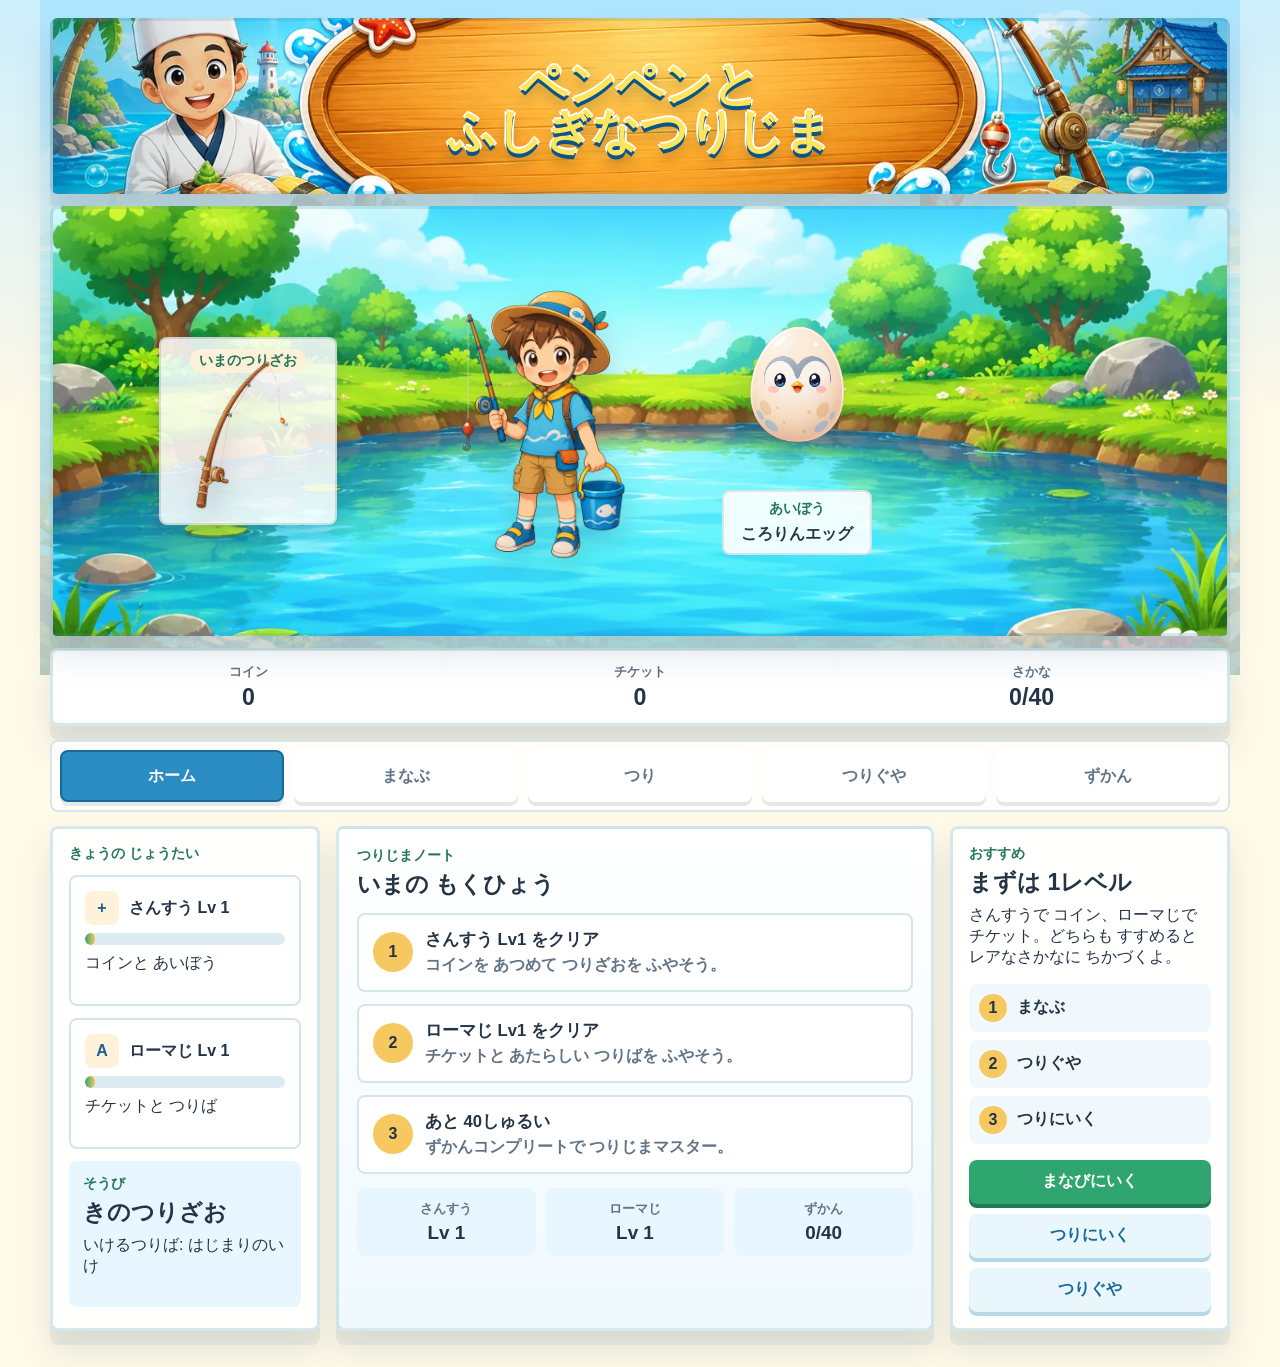
==== index.html @ 32d3cb30 "Polish home layout and hiragana labels" ====
<!doctype html>
<html lang="ja">
  <head>
    <meta charset="utf-8" />
    <meta name="viewport" content="width=device-width, initial-scale=1" />
    <title>ペンペンとふしぎなつりじま</title>
    <link rel="stylesheet" href="./style.css" />
  </head>
  <body>
    <main class="app">
      <header class="hero hero-main">
        <div class="title-banner">
          <h1><span>ペンペンと</span><span>ふしぎなつりじま</span></h1>
        </div>
        <section class="hero-stage" aria-label="しゅじんこうとあいぼう">
          <div class="hero-sky">
            <span class="sun"></span>
            <span class="cloud one"></span>
            <span class="cloud two"></span>
          </div>
          <div class="hero-island"></div>
          <div class="hero-water"></div>
          <div class="hero-rod-card">
            <p class="mini-label">いまのつりざお</p>
            <img id="hero-rod-image" class="hero-rod-image" src="./assets/rods/rod_wood.png" alt="" />
          </div>
          <img id="hero-avatar" class="hero-avatar" src="./assets/characters/hero_lv01.png" alt="しゅじんこう" />
          <div class="hero-buddy-wrap">
            <div id="buddy-art" class="penguin egg" aria-hidden="true"></div>
            <div class="buddy-nameplate">
              <p class="mini-label">あいぼう</p>
              <strong id="buddy-name">ころりんエッグ</strong>
            </div>
          </div>
        </section>
      </header>

      <section class="wallet" aria-label="もちもの">
        <div><span>コイン</span><strong id="coin-count">0</strong></div>
        <div><span>チケット</span><strong id="ticket-count">0</strong></div>
        <div><span>さかな</span><strong id="fish-count">0/40</strong></div>
      </section>

      <nav class="tabs" aria-label="メニュー">
        <button class="tab is-active" data-view="home">ホーム</button>
        <button class="tab" data-view="learn">まなぶ</button>
        <button class="tab" data-view="fish">つり</button>
        <button class="tab" data-view="shop">つりぐや</button>
        <button class="tab" data-view="book">ずかん</button>
      </nav>

      <section id="home-view" class="view is-active">
        <div class="island-dashboard">
          <aside class="panel dashboard-side">
            <p class="mini-label">きょうの じょうたい</p>
            <article class="stat-card compact" data-jump="learn" data-subject="math">
              <div>
                <span class="stat-icon">+</span>
                <strong>さんすう Lv <span id="home-math-level">1</span></strong>
              </div>
              <div class="meter"><span id="math-meter"></span></div>
              <p>コインと あいぼう</p>
            </article>
            <article class="stat-card compact" data-jump="learn" data-subject="roma">
              <div>
                <span class="stat-icon">A</span>
                <strong>ローマじ Lv <span id="home-roma-level">1</span></strong>
              </div>
              <div class="meter"><span id="roma-meter"></span></div>
              <p>チケットと つりば</p>
            </article>
            <article class="gear-card">
              <p class="mini-label">そうび</p>
              <h2 id="home-rod">きのつりざお</h2>
              <p id="home-place">いけるつりば: はじまりのいけ</p>
            </article>
          </aside>

          <section class="main-island panel" aria-label="つりじま">
            <p class="mini-label">つりじまノート</p>
            <h2>いまの もくひょう</h2>
            <div class="quest-board">
              <article>
                <span>1</span>
                <strong id="next-math-goal">さんすうを すすめよう</strong>
                <p>コインを あつめて つりざおを ふやそう。</p>
              </article>
              <article>
                <span>2</span>
                <strong id="next-roma-goal">ローマじを すすめよう</strong>
                <p>チケットと あたらしい つりばを ふやそう。</p>
              </article>
              <article>
                <span>3</span>
                <strong id="next-book-goal">さかなを あつめよう</strong>
                <p>ずかんコンプリートで つりじまマスター。</p>
              </article>
            </div>
            <div class="progress-summary">
              <div><span>さんすう</span><strong id="summary-math">Lv 1</strong></div>
              <div><span>ローマじ</span><strong id="summary-roma">Lv 1</strong></div>
              <div><span>ずかん</span><strong id="summary-book">0/40</strong></div>
            </div>
          </section>

          <aside class="panel next-panel">
            <p class="mini-label">おすすめ</p>
            <h2>まずは 1レベル</h2>
            <p>さんすうで コイン、ローマじで チケット。どちらも すすめると レアなさかなに ちかづくよ。</p>
            <div class="goal-list">
              <div><span>1</span> まなぶ</div>
              <div><span>2</span> つりぐや</div>
              <div><span>3</span> つりにいく</div>
            </div>
            <div class="action-row vertical">
              <button class="primary" data-go="learn">まなびにいく</button>
              <button class="secondary" data-go="fish">つりにいく</button>
              <button class="secondary" data-go="shop">つりぐや</button>
            </div>
          </aside>
        </div>
      </section>

      <section id="learn-view" class="view">
        <div class="learn-shell">
          <aside class="panel learn-menu">
            <p class="mini-label">まなぶもの</p>
            <div class="subject-tabs">
              <button class="subject-button is-active" data-subject="math">さんすう</button>
              <button class="subject-button" data-subject="roma">ローマじ</button>
            </div>
            <p class="mini-label level-label">れべる</p>
            <div id="level-list" class="level-list" aria-label="れべる"></div>
          </aside>

          <article class="panel quiz-panel">
            <div class="quiz-top">
              <div>
                <p id="quiz-subject" class="mini-label">さんすう</p>
                <h2 id="quiz-level">Lv 1</h2>
              </div>
              <strong id="quiz-score">0/5</strong>
            </div>
            <div class="sushi-counter">
              <div class="lane-light"></div>
              <div id="sushi-lane" class="sushi-lane" aria-label="すしレーン"></div>
            </div>
            <div class="sushi-master-stage" aria-hidden="true">
              <img class="sushi-chef" src="./assets/ui/sushi_chef.png" alt="" />
              <div class="chef-counter">
                <div id="served-plate" class="served-plate white"><span>1</span></div>
              </div>
            </div>
            <div class="question-card">
              <p id="question-guide" class="mini-label">こたえを いれてね</p>
              <div id="question-text" class="question-text"></div>
              <div id="answer-area" class="answer-area"></div>
            </div>
            <p id="feedback" class="feedback" aria-live="polite"></p>
            <div class="action-row">
              <button id="check-answer" class="primary">こたえる</button>
              <button id="next-question" class="secondary" hidden>つぎへ</button>
              <button id="retry-level" class="secondary" hidden>もういちど</button>
            </div>
          </article>
        </div>
      </section>

      <section id="fish-view" class="view">
        <article class="panel fishing-panel">
          <div>
            <p class="mini-label">つりば</p>
            <h2 id="fish-place-name">はじまりのいけ</h2>
          </div>
          <div id="place-list" class="place-list"></div>
          <div class="water-scene">
            <div class="scene-backdrop">
              <span class="scene-sun"></span>
              <span class="scene-moon"></span>
              <span class="scene-rock rock-one"></span>
              <span class="scene-rock rock-two"></span>
              <span class="scene-reef reef-one"></span>
              <span class="scene-reef reef-two"></span>
              <span class="scene-isle"></span>
            </div>
            <div class="rod-line"></div>
            <img id="active-rod-image" class="active-rod-image" src="./assets/rods/rod_wood.png" alt="" />
            <div id="catch-display" class="catch-display">?</div>
          </div>
          <p id="fish-message">チケットを 1まい つかって つれるよ。</p>
          <button id="fish-button" class="primary">つる</button>
        </article>
      </section>

      <section id="shop-view" class="view">
        <article class="panel">
          <div class="section-head">
            <div>
              <p class="mini-label">つりぐや</p>
              <h2>つりざお</h2>
            </div>
            <p id="shop-message">さんすうを がんばると かえるよ。</p>
          </div>
          <div id="rod-list" class="rod-list"></div>
        </article>
      </section>

      <section id="book-view" class="view">
        <article class="panel">
          <div class="section-head">
            <div>
              <p class="mini-label">さかなずかん</p>
              <h2 id="book-title">0/40</h2>
            </div>
            <button id="reset-button" class="danger">さいしょから</button>
          </div>
          <div id="fish-book" class="fish-book"></div>
        </article>
      </section>
    </main>

    <div id="evolution-modal" class="modal" hidden>
      <div class="modal-card evolution-card">
        <p class="mini-label">あれ……？</p>
        <div id="evolution-buddy" class="penguin egg glow"></div>
        <h2 id="evolution-title">ようすが……！</h2>
        <p id="evolution-text">あいぼうが ひかっている！</p>
        <button id="close-evolution" class="primary">すすむ</button>
      </div>
    </div>

    <div id="ending-modal" class="modal" hidden>
      <div class="modal-card">
        <p class="mini-label">つりじまマスター！</p>
        <h2>ぜんぶの さかなを みつけた！</h2>
        <p>すごい！きみは でんせつの つりめいじん！</p>
        <button id="close-ending" class="primary">やったね</button>
      </div>
    </div>

    <script src="./script.js"></script>
  </body>
</html>
---- style.css ----
:root {
  color-scheme: light;
  --bg: #f5fbff;
  --ink: #243447;
  --muted: #617386;
  --panel: #ffffff;
  --line: #d4e5ec;
  --blue: #2b8cc4;
  --blue-dark: #176b9c;
  --green: #2fa66f;
  --yellow: #f6c85f;
  --orange: #f28c38;
  --red: #e35c54;
  --purple: #7a6bd6;
  font-family: Arial, "Hiragino Sans", "Yu Gothic", sans-serif;
}

* {
  box-sizing: border-box;
}

body {
  margin: 0;
  min-height: 100vh;
  background:
    linear-gradient(180deg, rgba(201, 236, 255, 0.86), rgba(245, 251, 255, 0.6) 420px),
    url("./assets/backgrounds/main_stage.png") top center / 1200px auto no-repeat fixed,
    #f5fbff;
  color: var(--ink);
}

button,
input {
  font: inherit;
}

button {
  min-height: 44px;
  border: 0;
  border-radius: 8px;
  font-weight: 800;
  cursor: pointer;
}

button:disabled {
  cursor: not-allowed;
  opacity: 0.5;
}

.app {
  width: min(980px, calc(100% - 22px));
  margin: 0 auto;
  padding: 12px 0 92px;
}

.hero {
  display: grid;
  grid-template-columns: 1.2fr 0.8fr;
  gap: 12px;
  align-items: stretch;
}

.hero-copy,
.buddy-stage,
.panel,
.wallet {
  border: 2px solid rgba(36, 52, 71, 0.1);
  background: rgba(255, 255, 255, 0.92);
  box-shadow: 0 12px 24px rgba(54, 95, 118, 0.14);
}

.hero-copy {
  min-height: 210px;
  padding: 22px;
  border-radius: 8px;
}

.eyebrow,
.mini-label {
  margin: 0 0 6px;
  color: var(--blue-dark);
  font-size: 0.86rem;
  font-weight: 800;
}

h1,
h2,
p {
  margin-top: 0;
}

h1 {
  margin-bottom: 10px;
  font-size: clamp(2rem, 6vw, 4rem);
  line-height: 1.03;
  letter-spacing: 0;
}

h2 {
  margin-bottom: 8px;
  font-size: 1.45rem;
  line-height: 1.2;
  letter-spacing: 0;
}

.buddy-stage {
  position: relative;
  display: grid;
  place-items: center;
  min-height: 210px;
  padding: 14px;
  overflow: hidden;
  border-radius: 8px;
  text-align: center;
  background:
    linear-gradient(180deg, rgba(219, 246, 255, 0.96), rgba(255, 255, 255, 0.94)),
    var(--panel);
}

.sky-dot {
  position: absolute;
  inset: auto 18px 18px auto;
  width: 64px;
  height: 64px;
  border-radius: 50%;
  background: var(--yellow);
  opacity: 0.65;
}

.wallet {
  display: grid;
  grid-template-columns: repeat(3, 1fr);
  gap: 1px;
  margin: 12px 0;
  overflow: hidden;
  border-radius: 8px;
}

.wallet div {
  padding: 12px 10px;
  background: rgba(255, 255, 255, 0.8);
  text-align: center;
}

.wallet span {
  display: block;
  color: var(--muted);
  font-size: 0.82rem;
  font-weight: 800;
}

.wallet strong {
  display: block;
  margin-top: 3px;
  font-size: 1.45rem;
}

.tabs {
  position: fixed;
  z-index: 20;
  left: 0;
  right: 0;
  bottom: 0;
  display: grid;
  grid-template-columns: repeat(5, 1fr);
  gap: 1px;
  padding: 6px;
  background: rgba(234, 245, 250, 0.96);
  border-top: 1px solid var(--line);
}

.tab {
  min-height: 54px;
  border-radius: 8px;
  background: #fff;
  color: var(--muted);
}

.tab.is-active {
  background: var(--blue);
  color: #fff;
}

.view {
  display: none;
}

.view.is-active {
  display: block;
}

.panel {
  margin-top: 12px;
  padding: 16px;
  border-radius: 8px;
}

.home-grid {
  display: grid;
  grid-template-columns: repeat(3, 1fr);
  gap: 12px;
}

.stat-card {
  cursor: pointer;
}

.meter {
  width: 100%;
  height: 12px;
  overflow: hidden;
  border-radius: 999px;
  background: #dcecf2;
}

.meter span {
  display: block;
  width: 0;
  height: 100%;
  border-radius: inherit;
  background: linear-gradient(90deg, var(--green), var(--yellow));
  transition: width 0.25s ease;
}

.action-row {
  display: flex;
  flex-wrap: wrap;
  gap: 10px;
  margin-top: 12px;
}

.primary,
.secondary,
.danger {
  min-width: 112px;
  padding: 0 16px;
}

.primary {
  background: var(--green);
  color: #fff;
  box-shadow: 0 4px 0 #1f7953;
}

.secondary {
  background: #e9f6fb;
  color: var(--blue-dark);
  box-shadow: 0 4px 0 #b5d8e8;
}

.danger {
  background: #ffe4e2;
  color: #b73731;
  box-shadow: 0 4px 0 #f0b2ad;
}

.subject-tabs {
  display: grid;
  grid-template-columns: repeat(2, 1fr);
  gap: 10px;
  margin-top: 12px;
}

.subject-button {
  background: #fff;
  color: var(--blue-dark);
  border: 2px solid var(--line);
}

.subject-button.is-active {
  border-color: var(--blue);
  background: var(--blue);
  color: #fff;
}

.level-list {
  display: grid;
  grid-template-columns: repeat(5, 1fr);
  gap: 8px;
  margin-top: 12px;
}

.level-button {
  min-width: 0;
  background: #fff;
  border: 2px solid var(--line);
  color: var(--ink);
}

.level-button.is-active {
  border-color: var(--orange);
  background: #fff2da;
}

.level-button.is-locked {
  color: var(--muted);
  background: #edf2f5;
}

.quiz-top,
.section-head {
  display: flex;
  justify-content: space-between;
  gap: 12px;
  align-items: flex-start;
}

#quiz-score {
  min-width: 66px;
  padding: 8px 10px;
  border-radius: 999px;
  background: #fff2da;
  text-align: center;
}

.sushi-lane {
  position: relative;
  display: grid;
  grid-template-columns: repeat(5, 1fr);
  gap: 8px;
  margin: 14px 0;
  padding: 12px;
  overflow: hidden;
  border-radius: 8px;
  background:
    repeating-linear-gradient(90deg, rgba(36, 52, 71, 0.08) 0 18px, transparent 18px 36px),
    #d8edf4;
}

.sushi-plate {
  position: relative;
  display: grid;
  place-items: center;
  min-height: 54px;
  border-radius: 999px;
  border: 4px solid #f5f5f5;
  background: #fff;
  box-shadow: inset 0 -5px rgba(36, 52, 71, 0.08);
  color: var(--muted);
  font-weight: 900;
}

.sushi-plate::before {
  content: "";
  position: absolute;
  width: 42px;
  height: 22px;
  border-radius: 50% 50% 45% 45%;
  background: #ff8f78;
  transform: translateY(-3px);
}

.sushi-plate span {
  position: relative;
  z-index: 1;
  transform: translateY(14px);
}

.sushi-plate.blue { border-color: #70b7e8; }
.sushi-plate.silver { border-color: #cbd4dc; background: linear-gradient(135deg, #fff, #dfe7ec); }
.sushi-plate.gold { border-color: #f2c34b; background: #fff8da; }
.sushi-plate.rainbow {
  border-color: transparent;
  background:
    linear-gradient(#fff, #fff) padding-box,
    linear-gradient(90deg, #ff6b6b, #ffd166, #4ecdc4, #5b8def, #b76cff) border-box;
}

.sushi-master-stage {
  position: relative;
  min-height: 220px;
  margin: 8px 0 0;
  overflow: hidden;
  border: 2px solid #bfe2e8;
  border-radius: 8px;
  background:
    linear-gradient(180deg, rgba(255, 250, 228, 0.95) 0 48%, rgba(220, 243, 247, 0.9) 48% 100%),
    repeating-linear-gradient(90deg, rgba(48, 148, 192, 0.14) 0 18px, transparent 18px 38px);
  box-shadow: inset 0 -14px rgba(32, 122, 158, 0.12);
}

.sushi-master-stage::before {
  content: "";
  position: absolute;
  inset: auto 0 0;
  height: 68px;
  background:
    linear-gradient(180deg, rgba(177, 112, 52, 0.92), rgba(137, 78, 34, 0.98)),
    repeating-linear-gradient(90deg, rgba(255, 255, 255, 0.16) 0 2px, transparent 2px 44px);
  border-top: 4px solid rgba(255, 234, 171, 0.9);
}

.sushi-chef {
  position: absolute;
  left: 50%;
  bottom: 18px;
  z-index: 2;
  width: min(250px, 42%);
  max-height: 216px;
  object-fit: contain;
  transform: translateX(-50%);
  filter: drop-shadow(0 12px 14px rgba(32, 52, 71, 0.18));
  pointer-events: none;
}

.chef-counter {
  position: absolute;
  left: 50%;
  bottom: 18px;
  z-index: 3;
  width: min(290px, 46%);
  height: 92px;
  transform: translateX(-50%);
  pointer-events: none;
}

.served-plate {
  position: absolute;
  left: 50%;
  bottom: 5px;
  width: 96px;
  height: 58px;
  display: grid;
  place-items: center;
  border: 5px solid #f5f5f5;
  border-radius: 999px;
  background: #fff;
  box-shadow: 0 10px 16px rgba(36, 52, 71, 0.18), inset 0 -8px rgba(36, 52, 71, 0.08);
  color: var(--ink);
  font-weight: 900;
  transform: translate(-50%, 0);
}

.served-plate::before {
  content: "";
  position: absolute;
  width: 58px;
  height: 28px;
  border-radius: 55% 55% 46% 46%;
  background: linear-gradient(180deg, #ffb071, #ff6e5e);
  transform: translateY(-4px);
}

.served-plate span {
  position: relative;
  z-index: 1;
  min-width: 28px;
  padding: 2px 7px;
  border-radius: 999px;
  background: rgba(255, 255, 255, 0.9);
  transform: translateY(17px);
}

.served-plate.blue { border-color: #70b7e8; }
.served-plate.silver { border-color: #cbd4dc; background: linear-gradient(135deg, #fff, #dfe7ec); }
.served-plate.gold { border-color: #f2c34b; background: #fff8da; }
.served-plate.rainbow {
  border-color: transparent;
  background:
    linear-gradient(#fff, #fff) padding-box,
    linear-gradient(90deg, #ff6b6b, #ffd166, #4ecdc4, #5b8def, #b76cff) border-box;
}

.quiz-panel.is-serving .sushi-chef {
  animation: chefServe 360ms ease-out both;
}

.quiz-panel.is-serving .served-plate {
  animation: plateServe 360ms ease-out both;
}

.quiz-panel.is-serving .question-card {
  animation: questionPop 280ms ease-out both;
}

.sushi-plate.done::after,
.sushi-plate.miss::after {
  position: absolute;
  inset: -5px;
  display: grid;
  place-items: center;
  border-radius: inherit;
  color: #fff;
  font-size: 1.5rem;
}

.sushi-plate.done::after {
  content: "できた";
  background: rgba(47, 166, 111, 0.86);
}

.sushi-plate.miss::after {
  content: "おしい";
  background: rgba(227, 92, 84, 0.82);
}

.question-card {
  padding: 14px;
  border: 2px solid var(--line);
  border-radius: 8px;
  background: #fff;
  transform-origin: center top;
}

.question-text {
  min-height: 70px;
  display: grid;
  place-items: center;
  font-size: clamp(2rem, 8vw, 4rem);
  font-weight: 900;
  text-align: center;
  white-space: pre-line;
}

.answer-area {
  margin-top: 12px;
}

.answer-area input {
  width: 100%;
  min-height: 54px;
  padding: 0 14px;
  border: 2px solid var(--line);
  border-radius: 8px;
  font-size: 1.35rem;
  font-weight: 800;
}

.choice-grid {
  display: grid;
  grid-template-columns: repeat(2, 1fr);
  gap: 8px;
}

.choice-grid button {
  border: 2px solid var(--line);
  background: #fff;
  color: var(--ink);
}

.choice-grid button.is-selected {
  border-color: var(--blue);
  background: #e5f5ff;
}

.feedback {
  min-height: 28px;
  margin: 10px 0 0;
  font-weight: 900;
}

@keyframes chefServe {
  from { transform: translateX(-50%) translateY(8px) scale(0.98); }
  to { transform: translateX(-50%) translateY(0) scale(1); }
}

@keyframes plateServe {
  from { transform: translate(-50%, -18px) scale(0.84); opacity: 0.4; }
  to { transform: translate(-50%, 0) scale(1); opacity: 1; }
}

@keyframes questionPop {
  from { transform: translateY(-6px); opacity: 0.72; }
  to { transform: translateY(0); opacity: 1; }
}

.place-list,
.rod-list {
  display: grid;
  gap: 8px;
}

.place-list {
  grid-template-columns: repeat(2, 1fr);
}

.place-button,
.rod-card {
  border: 2px solid var(--line);
  border-radius: 8px;
  background: #fff;
}

.place-button {
  position: relative;
  padding: 10px;
  padding-left: 48px;
  text-align: left;
}

.place-button.is-active {
  border-color: var(--blue);
  background: #e5f5ff;
}

.water-scene {
  position: relative;
  display: grid;
  place-items: center;
  height: 360px;
  margin: 12px 0;
  overflow: hidden;
  border-radius: 8px;
  background:
    linear-gradient(180deg, #9ddff7 0 32%, #44add1 32% 100%);
  background-position: center;
  background-size: cover;
}

.scene-backdrop {
  position: absolute;
  inset: 0;
  overflow: hidden;
  display: none;
}

.scene-sun,
.scene-moon,
.scene-rock,
.scene-reef,
.scene-isle,
.place-chip {
  position: absolute;
  display: block;
}

.scene-sun {
  right: 44px;
  top: 26px;
  width: 48px;
  height: 48px;
  border-radius: 50%;
  background: #ffd65a;
  box-shadow: 0 0 0 12px rgba(255, 214, 90, 0.22);
}

.scene-moon {
  display: none;
  right: 58px;
  top: 30px;
  width: 44px;
  height: 44px;
  border-radius: 50%;
  background: #e8f5ff;
  box-shadow: -12px 0 0 #4969c9, 0 0 18px rgba(232, 245, 255, 0.8);
}

.scene-rock {
  bottom: 88px;
  width: 96px;
  height: 42px;
  border-radius: 48% 52% 12px 12px;
  background: #8c9aa8;
}

.rock-one { left: 26px; }
.rock-two { right: 42px; transform: scale(0.72); }

.scene-reef {
  display: none;
  bottom: 28px;
  width: 80px;
  height: 70px;
  border-radius: 50% 50% 8px 8px;
  background: #ff8fb3;
  clip-path: polygon(45% 0, 62% 34%, 88% 8%, 72% 54%, 100% 72%, 62% 68%, 52% 100%, 40% 68%, 0 78%, 30% 54%, 12% 12%, 38% 34%);
}

.reef-one { left: 42px; }
.reef-two { right: 56px; transform: scale(0.72); background: #8be8ff; }

.scene-isle {
  display: none;
  left: 50%;
  bottom: 92px;
  width: 180px;
  height: 88px;
  border-radius: 50% 50% 10px 10px;
  background: #d7a85b;
  box-shadow: inset 0 18px #7ec857;
  transform: translateX(-50%);
}

.place-chip {
  left: 12px;
  top: 50%;
  width: 26px;
  height: 26px;
  border-radius: 50%;
  transform: translateY(-50%);
  background: #55bce2;
  box-shadow: inset 0 -5px rgba(36, 52, 71, 0.12);
}

.place-chip.pond { background: #7ec857; }
.place-chip.river { background: linear-gradient(135deg, #8be8ff, #55bce2); }
.place-chip.coast { background: linear-gradient(135deg, #ffd166, #55bce2); }
.place-chip.deep { background: linear-gradient(135deg, #4969c9, #13294b); }
.place-chip.phantom { background: linear-gradient(135deg, #ff6bcb, #ffd166, #55bce2); }

.water-scene.place-pond {
  background:
    linear-gradient(180deg, rgba(255,255,255,0.02), rgba(0,78,120,0.08)),
    url("./assets/stages/stage_pond.webp") center / cover no-repeat;
}

.water-scene.place-river {
  background:
    linear-gradient(180deg, rgba(255,255,255,0.02), rgba(0,78,120,0.08)),
    url("./assets/stages/stage_river.webp") center / cover no-repeat;
}

.water-scene.place-river .scene-rock {
  background: #7b8b94;
}

.water-scene.place-coast {
  background:
    linear-gradient(180deg, rgba(255,255,255,0.02), rgba(0,78,120,0.08)),
    url("./assets/stages/stage_coast.webp") center / cover no-repeat;
}

.water-scene.place-deep {
  background:
    linear-gradient(180deg, rgba(0,20,54,0.04), rgba(0,10,32,0.18)),
    url("./assets/stages/stage_deep.webp") center / cover no-repeat;
}

.water-scene.place-deep .scene-sun,
.water-scene.place-deep .scene-rock {
  display: none;
}

.water-scene.place-deep .scene-moon,
.water-scene.place-deep .scene-reef {
  display: block;
}

.water-scene.place-phantom {
  background:
    linear-gradient(180deg, rgba(255,255,255,0.04), rgba(80,20,120,0.08)),
    url("./assets/stages/stage_phantom.webp") center / cover no-repeat;
}

.water-scene.place-phantom .scene-isle {
  display: block;
}

.water-scene.place-phantom .scene-rock {
  display: none;
}

.water-scene::after {
  content: "";
  position: absolute;
  left: 0;
  right: 0;
  bottom: 0;
  height: 42%;
  background: linear-gradient(180deg, transparent, rgba(18, 93, 130, 0.12));
  pointer-events: none;
}

.rod-line {
  position: absolute;
  z-index: 4;
  top: 42px;
  left: 46%;
  width: 3px;
  height: 170px;
  background: rgba(255, 255, 255, 0.86);
  transform: rotate(16deg);
  transform-origin: top;
  box-shadow: 0 0 3px rgba(36, 52, 71, 0.42);
}

.active-rod-image {
  position: absolute;
  z-index: 3;
  left: 8px;
  top: 24px;
  width: 240px;
  height: 240px;
  object-fit: contain;
  transform: rotate(-11deg);
  transform-origin: 18% 86%;
  filter: drop-shadow(0 12px 12px rgba(36, 52, 71, 0.22));
  pointer-events: none;
}

.catch-display {
  position: relative;
  z-index: 5;
  display: grid;
  place-items: center;
  width: 132px;
  height: 98px;
  border-radius: 8px;
  background: rgba(255, 255, 255, 0.88);
  border: 2px solid rgba(255,255,255,0.82);
  font-size: 2rem;
  font-weight: 900;
  box-shadow: 0 12px 24px rgba(36, 52, 71, 0.18);
}

.catch-display img {
  max-width: 110px;
  max-height: 76px;
}

.rod-card {
  display: grid;
  grid-template-columns: 1fr 108px auto;
  gap: 10px;
  align-items: center;
  padding: 12px;
}

.rod-card h3,
.rod-card p {
  margin: 0 0 5px;
}

.rod-card span {
  color: var(--muted);
  font-size: 0.86rem;
  font-weight: 800;
}

.rod-card.is-equipped {
  border-color: var(--green);
  background: #effbf4;
}

.rod-preview {
  position: relative;
  width: 108px;
  height: 84px;
}

.rod-preview img {
  display: block;
  width: 100%;
  height: 100%;
  object-fit: contain;
  filter: drop-shadow(0 8px 9px rgba(36, 52, 71, 0.18));
}

.rod-rainbow .rod-preview img {
  filter: drop-shadow(0 0 10px rgba(91, 141, 239, 0.42));
}

.fish-book {
  display: grid;
  grid-template-columns: repeat(4, 1fr);
  gap: 10px;
}

.fish-card {
  min-height: 150px;
  padding: 10px;
  border: 2px solid var(--line);
  border-radius: 8px;
  background: #fff;
  text-align: center;
}

.fish-card.locked {
  background: #edf2f5;
  color: var(--muted);
}

.fish-art {
  display: grid;
  place-items: center;
  height: 64px;
  margin-bottom: 8px;
}

.fish-art img {
  max-width: 90px;
  max-height: 62px;
}

.css-fish {
  position: relative;
  width: 72px;
  height: 36px;
  border-radius: 55% 45% 45% 55%;
  background: var(--fish-color, #74c0fc);
}

.css-fish::before {
  content: "";
  position: absolute;
  right: -19px;
  top: 6px;
  width: 0;
  height: 0;
  border-top: 12px solid transparent;
  border-bottom: 12px solid transparent;
  border-left: 22px solid var(--fish-color, #74c0fc);
}

.css-fish::after {
  content: "";
  position: absolute;
  left: 16px;
  top: 9px;
  width: 7px;
  height: 7px;
  border-radius: 50%;
  background: #223;
}

.rarity-normal { color: #25764f; }
.rarity-rare { color: #1d76b8; }
.rarity-legend { color: #a96500; }
.rarity-mythic { color: #8234c9; }

.penguin {
  position: relative;
  width: 94px;
  height: 110px;
  margin: 0 auto 8px;
}

.penguin-sprite {
  position: relative;
  display: grid;
  place-items: center;
  width: 150px;
  height: 150px;
  margin: 0 auto 8px;
}

.penguin-sprite img {
  display: block;
  width: 100%;
  height: 100%;
  object-fit: contain;
  filter: drop-shadow(0 12px 12px rgba(36, 52, 71, 0.18));
}

.penguin-sprite.egg {
  width: 136px;
  height: 136px;
}

.penguin-sprite.king {
  width: 170px;
  height: 170px;
}

.penguin::before {
  content: "";
  position: absolute;
  inset: 14px 14px 0;
  border-radius: 48% 48% 42% 42%;
  background: var(--penguin-body, #26384d);
  box-shadow: inset 0 -8px rgba(0, 0, 0, 0.08);
}

.penguin::after {
  content: "";
  position: absolute;
  left: 31px;
  top: 42px;
  width: 32px;
  height: 44px;
  border-radius: 50%;
  background: #fff8ed;
}

.penguin.egg::before {
  inset: 12px 20px 0;
  border-radius: 50% 50% 44% 44%;
  background: #fff6d7;
  border: 4px solid #f1d58b;
}

.penguin.egg::after {
  left: 38px;
  top: 45px;
  width: 18px;
  height: 18px;
  background: #ffe9a8;
}

.egg-shine {
  position: absolute;
  z-index: 2;
  left: 34px;
  top: 24px;
  width: 18px;
  height: 32px;
  border-radius: 50%;
  background: rgba(255, 255, 255, 0.62);
  transform: rotate(22deg);
}

.penguin.chick { --penguin-body: #7cc7e6; }
.penguin.cap { --penguin-body: #246d9f; }
.penguin.pirate { --penguin-body: #2d3347; }
.penguin.king { --penguin-body: #5f84df; }

.penguin.chick .face,
.penguin.cap .face,
.penguin.pirate .face,
.penguin.king .face {
  display: none;
}

.penguin:not(.egg) .beak,
.penguin:not(.egg) .eye-left,
.penguin:not(.egg) .eye-right,
.penguin:not(.egg) .wing-left,
.penguin:not(.egg) .wing-right,
.penguin:not(.egg) .badge {
  position: absolute;
  z-index: 2;
}

.penguin:not(.egg) .beak {
  left: 40px;
  top: 36px;
  width: 16px;
  height: 12px;
  border-radius: 50%;
  background: #ffb84d;
}

.penguin:not(.egg) .eye-left,
.penguin:not(.egg) .eye-right {
  top: 29px;
  width: 7px;
  height: 7px;
  border-radius: 50%;
  background: #111;
}

.penguin:not(.egg) .eye-left { left: 34px; }
.penguin:not(.egg) .eye-right { right: 34px; }

.penguin:not(.egg) .wing-left,
.penguin:not(.egg) .wing-right {
  top: 52px;
  width: 22px;
  height: 46px;
  border-radius: 60% 30% 70% 35%;
  background: var(--penguin-body, #26384d);
  box-shadow: inset 0 -6px rgba(0, 0, 0, 0.08);
}

.penguin:not(.egg) .wing-left {
  left: 5px;
  transform: rotate(22deg);
}

.penguin:not(.egg) .wing-right {
  right: 5px;
  transform: rotate(-22deg);
}

.penguin.chick .wing-left,
.penguin.chick .wing-right {
  width: 18px;
  height: 34px;
  top: 60px;
  background: #9de3f6;
}

.penguin.cap .hat,
.penguin.pirate .hat,
.penguin.king .hat {
  position: absolute;
  z-index: 3;
  left: 28px;
  top: 4px;
  width: 42px;
  height: 18px;
  border-radius: 8px 8px 4px 4px;
  background: var(--hat-color, #f6c85f);
}

.penguin.cap .hat::after {
  content: "";
  position: absolute;
  left: 30px;
  top: 11px;
  width: 26px;
  height: 7px;
  border-radius: 999px;
  background: #ffd65a;
}

.penguin.pirate .hat { --hat-color: #1e2430; }

.penguin.pirate .hat::after {
  content: "";
  position: absolute;
  left: 9px;
  top: 5px;
  width: 24px;
  height: 8px;
  border-radius: 999px;
  background: #f4f0e6;
}

.penguin.pirate .badge {
  left: 52px;
  top: 60px;
  width: 18px;
  height: 18px;
  border-radius: 50%;
  background: #e35c54;
  box-shadow: 0 0 0 3px rgba(255, 255, 255, 0.42);
}

.penguin.king .hat {
  --hat-color: #f6c85f;
  clip-path: polygon(0 100%, 0 35%, 22% 70%, 50% 8%, 78% 70%, 100% 35%, 100% 100%);
}

.penguin.king::before {
  box-shadow: inset 0 -8px rgba(0, 0, 0, 0.08), 0 0 0 5px rgba(139, 232, 255, 0.22);
}

.penguin.king .badge {
  left: 39px;
  top: 80px;
  width: 18px;
  height: 22px;
  border-radius: 8px;
  background: linear-gradient(180deg, #fff, #8be8ff);
}

.glow {
  animation: glow 1s ease-in-out infinite alternate;
}

@keyframes glow {
  from { filter: drop-shadow(0 0 8px #fff); transform: scale(1); }
  to { filter: drop-shadow(0 0 26px #ffe66d); transform: scale(1.08); }
}

.modal {
  position: fixed;
  z-index: 50;
  inset: 0;
  display: grid;
  place-items: center;
  padding: 20px;
  background: rgba(13, 29, 42, 0.68);
}

.modal[hidden] {
  display: none;
}

.modal-card {
  width: min(420px, 100%);
  padding: 22px;
  border-radius: 8px;
  background: #fff;
  text-align: center;
  box-shadow: 0 24px 70px rgba(0, 0, 0, 0.28);
}

/* PC-first layout refresh */
body {
  background:
    linear-gradient(180deg, rgba(198, 237, 255, 0.88), rgba(255, 249, 232, 0.74) 420px),
    url("./assets/backgrounds/main_stage.png") top center / 1200px auto no-repeat fixed,
    #fff9e8;
}

.app {
  width: min(1180px, calc(100% - 32px));
  padding: 18px 0 36px;
}

.hero {
  grid-template-columns: minmax(0, 1.25fr) 330px;
  gap: 16px;
}

.hero-copy,
.buddy-stage,
.panel,
.wallet {
  border: 3px solid rgba(76, 150, 178, 0.22);
  box-shadow: 0 14px 0 rgba(54, 95, 118, 0.08), 0 20px 32px rgba(54, 95, 118, 0.13);
}

.hero-copy {
  min-height: 230px;
  padding: 28px;
  background:
    linear-gradient(135deg, rgba(255, 255, 255, 0.95), rgba(255, 248, 216, 0.93)),
    #fff;
}

.eyebrow,
.mini-label {
  color: #22765b;
}

h1 {
  font-size: clamp(3rem, 6vw, 5.1rem);
  color: #1d5f8f;
  text-shadow: 0 5px 0 rgba(246, 200, 95, 0.34);
}

.buddy-stage {
  min-height: 230px;
}

.tabs {
  position: sticky;
  top: 8px;
  left: auto;
  right: auto;
  bottom: auto;
  gap: 10px;
  margin: 14px 0;
  padding: 8px;
  border: 2px solid rgba(76, 150, 178, 0.22);
  border-radius: 8px;
  background: rgba(255, 255, 255, 0.82);
  backdrop-filter: blur(8px);
}

.tab {
  min-height: 52px;
  border: 2px solid transparent;
  box-shadow: 0 4px 0 rgba(36, 52, 71, 0.11);
}

.tab.is-active {
  border-color: #176b9c;
}

.island-dashboard {
  display: grid;
  grid-template-columns: 270px minmax(0, 1fr) 280px;
  gap: 16px;
  align-items: stretch;
}

.dashboard-side,
.next-panel,
.main-island,
.quiz-panel {
  margin-top: 0;
}

.stat-card.compact {
  display: grid;
  gap: 8px;
  margin-top: 12px;
  padding: 14px;
  border: 2px solid var(--line);
  border-radius: 8px;
  background: #fff;
}

.stat-card.compact > div:first-child {
  display: flex;
  gap: 10px;
  align-items: center;
}

.stat-icon {
  display: grid;
  place-items: center;
  width: 34px;
  height: 34px;
  border-radius: 8px;
  background: #fff2da;
  color: #1d5f8f;
  font-weight: 900;
}

.gear-card {
  margin-top: 12px;
  padding: 14px;
  border-radius: 8px;
  background: #e8f7ff;
}

.main-island {
  position: relative;
  min-height: auto;
  overflow: visible;
  padding: 18px;
  background:
    linear-gradient(180deg, rgba(255, 255, 255, 0.96), rgba(239, 249, 255, 0.96)),
    #fff;
}

.island-sky,
.island-scene {
  position: absolute;
  inset: 0;
}

.sun {
  position: absolute;
  right: 40px;
  top: 34px;
  width: 74px;
  height: 74px;
  border-radius: 50%;
  background: #ffd65a;
  box-shadow: 0 0 0 16px rgba(255, 214, 90, 0.25);
}

.cloud {
  position: absolute;
  width: 132px;
  height: 38px;
  border-radius: 999px;
  background: rgba(255, 255, 255, 0.94);
}

.cloud::before,
.cloud::after {
  content: "";
  position: absolute;
  bottom: 12px;
  border-radius: 50%;
  background: inherit;
}

.cloud::before {
  left: 18px;
  width: 48px;
  height: 48px;
}

.cloud::after {
  right: 20px;
  width: 58px;
  height: 58px;
}

.cloud.one {
  top: 74px;
  left: 56px;
}

.cloud.two {
  top: 126px;
  right: 178px;
  transform: scale(0.72);
}

.island-ground {
  position: absolute;
  left: 13%;
  right: 13%;
  bottom: 92px;
  height: 124px;
  border-radius: 50% 50% 12px 12px;
  background: #d7a85b;
  box-shadow: inset 0 24px #7ec857, 0 16px 0 rgba(30, 90, 80, 0.08);
}

.sea-band {
  position: absolute;
  left: 0;
  right: 0;
  bottom: 0;
  height: 124px;
  background:
    repeating-linear-gradient(90deg, rgba(255,255,255,0.28) 0 34px, transparent 34px 68px),
    linear-gradient(180deg, #55bce2, #248ab7);
}

.dock {
  position: absolute;
  z-index: 2;
  left: 54%;
  bottom: 98px;
  width: 180px;
  height: 26px;
  border-radius: 8px;
  background: repeating-linear-gradient(90deg, #9b653a 0 28px, #86542d 28px 34px);
  transform: rotate(-5deg);
}

.penguin-home {
  position: absolute;
  z-index: 3;
  left: 35%;
  bottom: 138px;
  transform: scale(1.45);
}

.island-caption {
  position: absolute;
  z-index: 4;
  left: 22px;
  right: 22px;
  bottom: 18px;
  padding: 14px 16px;
  border-radius: 8px;
  background: rgba(255, 255, 255, 0.9);
}

.quest-board {
  display: grid;
  gap: 12px;
  margin-top: 14px;
}

.quest-board article {
  display: grid;
  grid-template-columns: 40px 1fr;
  gap: 4px 12px;
  align-items: center;
  padding: 14px;
  border: 2px solid var(--line);
  border-radius: 8px;
  background: #fff;
}

.quest-board article span {
  grid-row: span 2;
  display: grid;
  place-items: center;
  width: 40px;
  height: 40px;
  border-radius: 50%;
  background: var(--yellow);
  color: #243447;
  font-weight: 900;
}

.quest-board article strong {
  font-size: 1.04rem;
}

.quest-board article p {
  margin: 0;
  color: var(--muted);
  font-weight: 700;
}

.progress-summary {
  display: grid;
  grid-template-columns: repeat(3, 1fr);
  gap: 10px;
  margin-top: 14px;
}

.progress-summary div {
  padding: 12px;
  border-radius: 8px;
  background: #e8f7ff;
  text-align: center;
}

.progress-summary span {
  display: block;
  color: var(--muted);
  font-size: 0.82rem;
  font-weight: 800;
}

.progress-summary strong {
  display: block;
  margin-top: 4px;
  font-size: 1.18rem;
}

.goal-list {
  display: grid;
  gap: 8px;
  margin: 16px 0;
}

.goal-list div {
  display: flex;
  gap: 10px;
  align-items: center;
  padding: 10px;
  border-radius: 8px;
  background: #f1f8fb;
  font-weight: 800;
}

.goal-list span {
  display: grid;
  place-items: center;
  width: 28px;
  height: 28px;
  border-radius: 50%;
  background: var(--yellow);
}

.action-row.vertical {
  display: grid;
}

.learn-shell {
  display: grid;
  grid-template-columns: 260px minmax(0, 1fr);
  gap: 16px;
  align-items: start;
}

.learn-menu {
  position: sticky;
  top: 86px;
}

.learn-menu .subject-tabs {
  grid-template-columns: 1fr;
  margin-top: 8px;
}

.level-label {
  margin-top: 18px;
}

.learn-menu .level-list {
  grid-template-columns: repeat(2, 1fr);
}

.sushi-counter {
  position: relative;
  margin: 14px 0;
  padding: 16px 16px 26px;
  overflow: hidden;
  border: 3px solid #a8d8e8;
  border-radius: 8px;
  background:
    linear-gradient(180deg, #fff 0 22%, #d8edf4 22% 100%);
}

.lane-light {
  height: 18px;
  margin-bottom: 10px;
  border-radius: 999px;
  background: repeating-linear-gradient(90deg, #ffcf5a 0 24px, #fff2bd 24px 48px);
  box-shadow: inset 0 -3px rgba(36, 52, 71, 0.08);
}

.sushi-counter .sushi-lane {
  gap: 12px;
  margin: 0;
  padding: 14px;
  background:
    repeating-linear-gradient(90deg, rgba(36, 52, 71, 0.1) 0 22px, transparent 22px 44px),
    #b8dce8;
}

.sushi-counter .sushi-lane::before {
  content: "";
  position: absolute;
  inset: 50% 0 auto;
  height: 7px;
  background: rgba(255, 255, 255, 0.65);
  animation: laneMove 1.8s linear infinite;
}

@keyframes laneMove {
  from { transform: translateX(-44px); }
  to { transform: translateX(0); }
}

.sushi-counter .sushi-plate {
  min-height: 72px;
  box-shadow: inset 0 -6px rgba(36, 52, 71, 0.08), 0 8px 0 rgba(36, 52, 71, 0.08);
}

.sushi-counter .sushi-plate::before {
  width: 54px;
  height: 28px;
}

.sushi-counter .sushi-plate.current {
  outline: 4px solid rgba(246, 200, 95, 0.8);
  outline-offset: 3px;
}

.sushi-counter .sushi-plate.incoming {
  animation: plateIn 0.34s ease-out both;
}

@keyframes plateIn {
  from {
    opacity: 0;
    transform: translateX(74px) scale(0.88);
  }
  70% {
    opacity: 1;
    transform: translateX(-4px) scale(1.04);
  }
  to {
    opacity: 1;
    transform: translateX(0) scale(1);
  }
}

.quiz-panel .question-card {
  padding: 18px;
  border: 3px solid var(--line);
}

.quiz-panel .question-text {
  min-height: 112px;
}

.quiz-panel .answer-area input {
  min-height: 62px;
  border-width: 3px;
}

.water-scene {
  isolation: isolate;
}

.water-scene::before {
  content: "";
  position: absolute;
  z-index: 1;
  left: 50%;
  top: 52%;
  width: 22px;
  height: 22px;
  border-radius: 50%;
  border: 4px solid #f6c85f;
  background: #ff6b6b;
  box-shadow: 0 8px 0 rgba(36, 52, 71, 0.12), 0 0 12px rgba(255,255,255,0.62);
  transform: translateX(-50%);
}

.water-scene.is-casting .rod-line {
  animation: castRod 0.42s ease-out;
}

.water-scene.is-casting::before {
  animation: floatCast 0.42s ease-out both;
}

.water-scene.is-biting::before {
  animation: floatBite 0.18s ease-in-out infinite alternate;
}

.water-scene.is-biting::after {
  animation: wavePulse 0.24s ease-in-out infinite alternate;
}

.water-scene.is-caught .catch-display {
  animation: catchPop 0.36s ease-out both;
}

.water-scene.is-caught .rod-line {
  animation: reelUp 0.34s ease-out;
}

.catch-display.is-waiting {
  animation: waitBounce 0.28s ease-in-out infinite alternate;
}

@keyframes castRod {
  from { transform: rotate(-28deg); }
  to { transform: rotate(12deg); }
}

@keyframes floatCast {
  from {
    opacity: 0;
    transform: translate(-260px, -88px) scale(0.6);
  }
  to {
    opacity: 1;
    transform: translate(-50%, 0) scale(1);
  }
}

@keyframes floatBite {
  from { transform: translate(-50%, -2px) scale(1); }
  to { transform: translate(-50%, 12px) scale(0.92); }
}

@keyframes wavePulse {
  from { opacity: 0.55; transform: translateY(0); }
  to { opacity: 1; transform: translateY(4px); }
}

@keyframes reelUp {
  from { transform: rotate(24deg); }
  to { transform: rotate(12deg); }
}

@keyframes catchPop {
  from {
    opacity: 0;
    transform: translateY(28px) scale(0.72) rotate(-5deg);
  }
  70% {
    opacity: 1;
    transform: translateY(-8px) scale(1.08) rotate(3deg);
  }
  to {
    opacity: 1;
    transform: translateY(0) scale(1) rotate(0);
  }
}

@keyframes waitBounce {
  from { transform: translateY(0); }
  to { transform: translateY(-8px); }
}

.hero-main {
  display: grid;
  grid-template-columns: 1fr;
  gap: 12px;
}

.title-banner {
  position: relative;
  display: grid;
  grid-template-columns: 1fr;
  gap: 2px;
  align-items: center;
  min-height: 176px;
  padding: 24px 300px 22px;
  overflow: hidden;
  border: 3px solid rgba(76, 150, 178, 0.22);
  border-radius: 8px;
  background:
    linear-gradient(90deg, rgba(7, 75, 125, 0.18), transparent 20% 80%, rgba(7, 75, 125, 0.18)),
    url("./assets/ui/title_banner_tsurijima.webp") center / cover no-repeat;
  box-shadow: 0 14px 0 rgba(54, 95, 118, 0.1), 0 22px 34px rgba(54, 95, 118, 0.2);
}

.title-banner::before,
.title-banner::after {
  display: none;
}

.title-banner h1 {
  display: grid;
  gap: 2px;
  margin: 0;
  text-align: center;
  color: #ffe45d;
  font-size: clamp(1.95rem, 3.7vw, 3.25rem);
  line-height: 0.96;
  text-shadow:
    0 4px 0 #0b548a,
    0 -2px 0 #fff,
    2px 0 0 #fff,
    -2px 0 0 #fff,
    0 9px 12px rgba(54, 52, 24, 0.32);
}

.title-banner h1 span {
  display: block;
}

.hero-stage {
  position: relative;
  min-height: 430px;
  overflow: hidden;
  border: 3px solid rgba(76, 150, 178, 0.22);
  border-radius: 8px;
  background:
    url("./assets/stages/stage_pond.webp") center / cover no-repeat;
  box-shadow: 0 14px 0 rgba(54, 95, 118, 0.08), 0 20px 32px rgba(54, 95, 118, 0.13);
}

.hero-sky {
  display: none;
}

.hero-island {
  display: none;
}

.hero-water {
  display: none;
}

.hero-avatar {
  position: absolute;
  z-index: 3;
  left: 48%;
  bottom: 22px;
  width: min(300px, 25vw);
  max-height: 360px;
  object-fit: contain;
  transform: translateX(-72%);
  filter: drop-shadow(0 14px 14px rgba(36, 52, 71, 0.18));
}

.hero-buddy-wrap {
  position: absolute;
  z-index: 4;
  left: 57%;
  bottom: 78px;
  display: grid;
  place-items: center;
  gap: 8px;
}

.hero-buddy-wrap .penguin,
.hero-buddy-wrap .penguin-sprite {
  transform: scale(1.18);
  transform-origin: bottom center;
  margin-bottom: 18px;
}

.hero-buddy-wrap .penguin-sprite.king {
  transform: scale(1.04);
}

.buddy-nameplate {
  min-width: 150px;
  padding: 8px 12px;
  border: 2px solid rgba(36, 52, 71, 0.12);
  border-radius: 8px;
  background: rgba(255, 255, 255, 0.9);
  text-align: center;
}

.hero-rod-card {
  position: absolute;
  z-index: 4;
  left: 9%;
  bottom: 108px;
  display: grid;
  place-items: center;
  width: 178px;
  min-height: 174px;
  padding: 10px 10px 14px;
  border: 2px solid rgba(36, 52, 71, 0.14);
  border-radius: 8px;
  background: rgba(255, 255, 255, 0.86);
  box-shadow: 0 10px 16px rgba(36, 52, 71, 0.16);
}

.hero-rod-card .mini-label {
  margin: 0 0 4px;
  padding: 3px 9px;
  border-radius: 999px;
  background: rgba(255, 242, 218, 0.95);
}

.hero-rod-image {
  width: 132px;
  height: 132px;
  object-fit: contain;
  transform: rotate(-14deg);
  transform-origin: 20% 88%;
  filter: drop-shadow(0 12px 12px rgba(36, 52, 71, 0.22));
  pointer-events: none;
}

@media (max-width: 720px) {
  body {
    background-size: 920px auto;
    background-attachment: scroll;
  }

  .app {
    width: min(100% - 16px, 520px);
    padding-top: 8px;
    padding-bottom: 92px;
  }

  .title-banner {
    min-height: 150px;
    padding: 24px 90px 22px;
    background-position: center;
  }

  .title-banner h1 {
    font-size: clamp(1.4rem, 6.6vw, 2.05rem);
  }

  .hero,
  .home-grid,
  .island-dashboard,
  .learn-shell {
    grid-template-columns: 1fr;
  }

  .hero-copy {
    min-height: auto;
    padding: 18px;
  }

  .buddy-stage {
    min-height: 176px;
  }

  .wallet strong {
    font-size: 1.18rem;
  }

  .tabs {
    position: fixed;
    left: 0;
    right: 0;
    top: auto;
    bottom: 0;
    grid-template-columns: repeat(5, 1fr);
    gap: 1px;
    margin: 0;
    padding: 6px;
    padding-bottom: max(6px, env(safe-area-inset-bottom));
    border-width: 1px 0 0;
    border-radius: 0;
  }

  .level-list {
    grid-template-columns: repeat(4, 1fr);
  }

  .learn-menu {
    position: static;
  }

  .learn-menu .subject-tabs {
    grid-template-columns: repeat(2, 1fr);
  }

  .learn-menu .level-list {
    grid-template-columns: repeat(4, 1fr);
  }

  .sushi-master-stage {
    min-height: 184px;
  }

  .sushi-chef {
    width: min(230px, 58%);
    max-height: 178px;
  }

  .chef-counter {
    width: min(240px, 58%);
    height: 78px;
  }

  .served-plate {
    width: 82px;
    height: 50px;
  }

  .served-plate::before {
    width: 50px;
    height: 24px;
  }

  .main-island {
    min-height: 360px;
  }

  .penguin-home {
    left: 30%;
    transform: scale(1.18);
  }

  .hero-rod-card {
    left: 4%;
    bottom: 104px;
    width: 112px;
    min-height: 124px;
    padding: 8px;
  }

  .hero-rod-card .mini-label {
    font-size: 0.68rem;
  }

  .hero-rod-image {
    width: 86px;
    height: 86px;
  }

  .place-list,
  .choice-grid {
    grid-template-columns: 1fr;
  }

  .fish-book {
    grid-template-columns: repeat(2, 1fr);
  }

  .tab {
    min-height: 50px;
    padding: 0 4px;
    font-size: 0.88rem;
  }
}
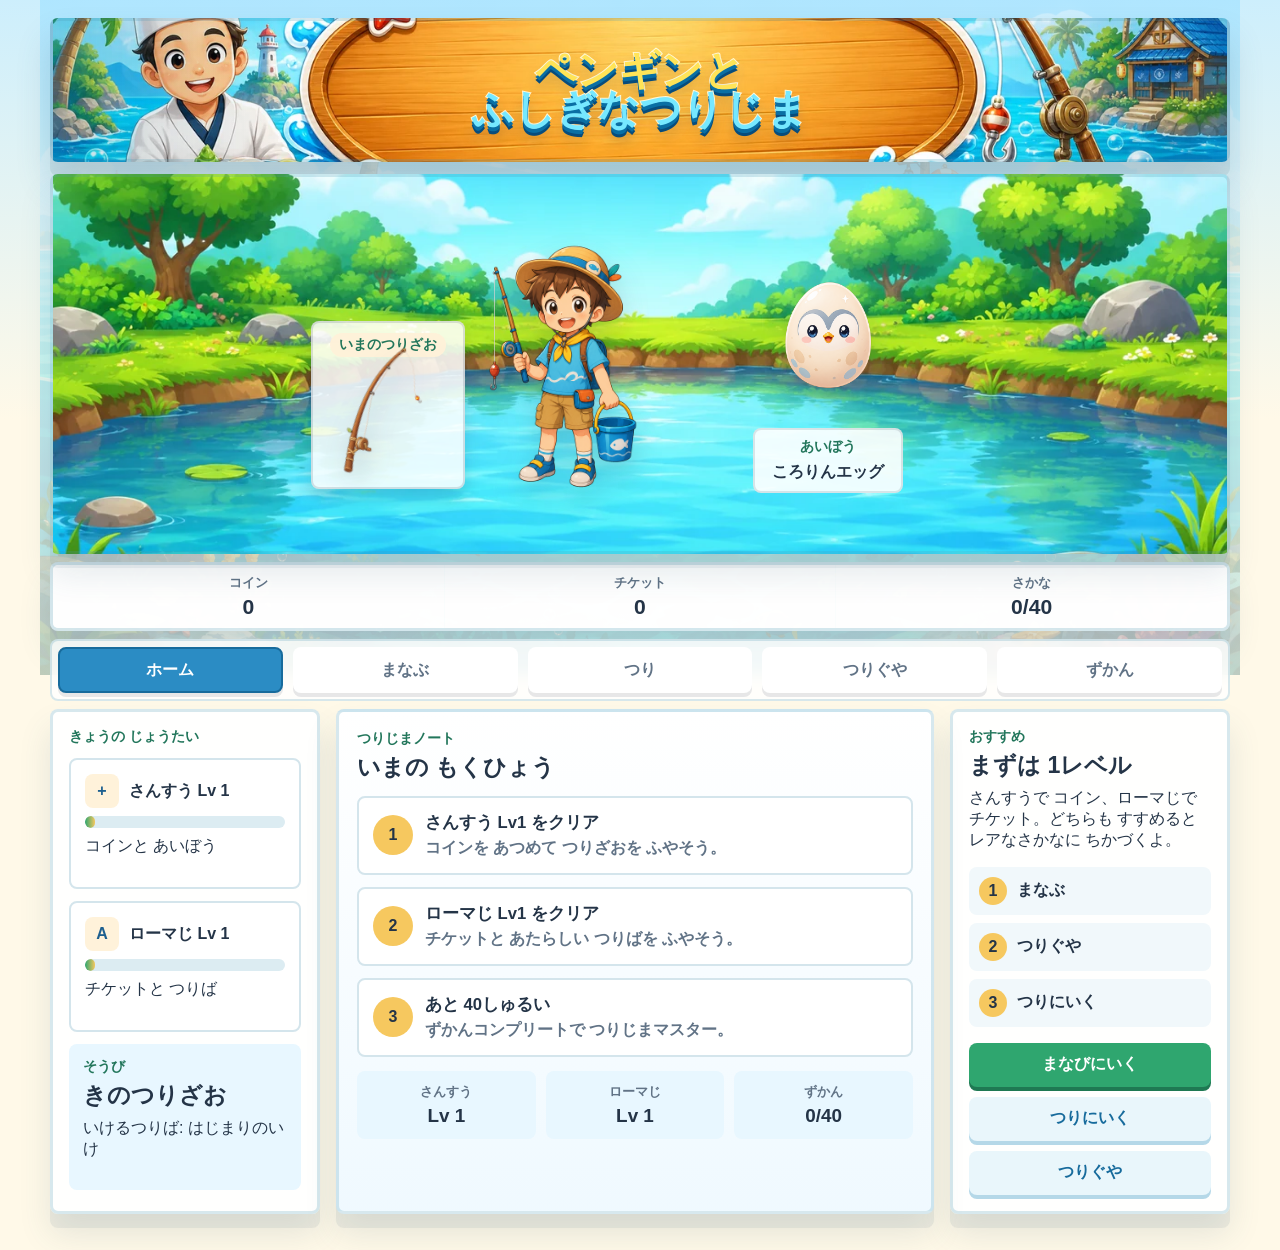
==== commit 749d51a6: "Adjust title and play layout" ====
--- a/index.html
+++ b/index.html
@@ -3,14 +3,14 @@
   <head>
     <meta charset="utf-8" />
     <meta name="viewport" content="width=device-width, initial-scale=1" />
-    <title>ペンペンとふしぎなつりじま</title>
+    <title>ペンギンとふしぎなつりじま</title>
     <link rel="stylesheet" href="./style.css" />
   </head>
   <body>
     <main class="app">
       <header class="hero hero-main">
         <div class="title-banner">
-          <h1><span>ペンペンと</span><span>ふしぎなつりじま</span></h1>
+          <h1><span>ペンギンと</span><span>ふしぎなつりじま</span></h1>
         </div>
         <section class="hero-stage" aria-label="しゅじんこうとあいぼう">
           <div class="hero-sky">
@@ -134,6 +134,7 @@
           </aside>
 
           <article class="panel quiz-panel">
+            <div id="level-toast" class="level-toast" aria-live="polite"></div>
             <div class="quiz-top">
               <div>
                 <p id="quiz-subject" class="mini-label">さんすう</p>
@@ -152,6 +153,7 @@
               </div>
             </div>
             <div class="question-card">
+              <div id="answer-stamp" class="answer-stamp" aria-hidden="true"></div>
               <p id="question-guide" class="mini-label">こたえを いれてね</p>
               <div id="question-text" class="question-text"></div>
               <div id="answer-area" class="answer-area"></div>
@@ -229,6 +231,24 @@
       </div>
     </div>
 
+    <div id="clear-modal" class="modal" hidden>
+      <div class="modal-card clear-card">
+        <p id="clear-subject" class="mini-label">クリア！</p>
+        <h2 id="clear-title">レベル クリア！</h2>
+        <p id="clear-text">よくできました！</p>
+        <button id="close-clear" class="primary">つぎへ</button>
+      </div>
+    </div>
+
+    <div id="place-modal" class="modal" hidden>
+      <div class="modal-card place-unlock-card">
+        <p class="mini-label">あたらしい つりば！</p>
+        <h2 id="place-unlock-title">つりばが ひらいた！</h2>
+        <p id="place-unlock-text">いってみよう。</p>
+        <button id="close-place" class="primary">すすむ</button>
+      </div>
+    </div>
+
     <div id="ending-modal" class="modal" hidden>
       <div class="modal-card">
         <p class="mini-label">つりじまマスター！</p>
--- a/style.css
+++ b/style.css
@@ -50,7 +50,7 @@
 .app {
   width: min(980px, calc(100% - 22px));
   margin: 0 auto;
-  padding: 12px 0 92px;
+  padding: 8px 0 72px;
 }
 
 .hero {
@@ -131,13 +131,13 @@
   display: grid;
   grid-template-columns: repeat(3, 1fr);
   gap: 1px;
-  margin: 12px 0;
+  margin: 8px 0;
   overflow: hidden;
   border-radius: 8px;
 }
 
 .wallet div {
-  padding: 12px 10px;
+  padding: 9px 10px;
   background: rgba(255, 255, 255, 0.8);
   text-align: center;
 }
@@ -152,7 +152,7 @@
 .wallet strong {
   display: block;
   margin-top: 3px;
-  font-size: 1.45rem;
+  font-size: 1.32rem;
 }
 
 .tabs {
@@ -495,11 +495,44 @@
 }
 
 .question-card {
+  position: relative;
   padding: 14px;
   border: 2px solid var(--line);
   border-radius: 8px;
   background: #fff;
   transform-origin: center top;
+}
+
+.answer-stamp {
+  position: absolute;
+  left: 50%;
+  top: 50%;
+  z-index: 8;
+  display: grid;
+  place-items: center;
+  width: 132px;
+  height: 132px;
+  border: 9px solid currentColor;
+  border-radius: 50%;
+  background: rgba(255, 255, 255, 0.72);
+  font-size: 5.2rem;
+  font-weight: 900;
+  line-height: 1;
+  opacity: 0;
+  pointer-events: none;
+  transform: translate(-50%, -50%) rotate(-9deg) scale(0.55);
+}
+
+.answer-stamp.is-ok {
+  color: #2fa66f;
+}
+
+.answer-stamp.is-ng {
+  color: #e35c54;
+}
+
+.answer-stamp.is-visible {
+  animation: stampPop 520ms ease-out both;
 }
 
 .question-text {
@@ -562,6 +595,19 @@
 @keyframes questionPop {
   from { transform: translateY(-6px); opacity: 0.72; }
   to { transform: translateY(0); opacity: 1; }
+}
+
+@keyframes stampPop {
+  0% { opacity: 0; transform: translate(-50%, -50%) rotate(-14deg) scale(0.55); }
+  56% { opacity: 1; transform: translate(-50%, -50%) rotate(-9deg) scale(1.12); }
+  100% { opacity: 1; transform: translate(-50%, -50%) rotate(-9deg) scale(1); }
+}
+
+@keyframes levelToast {
+  0% { opacity: 0; transform: translate(-50%, -14px) scale(0.82); }
+  20% { opacity: 1; transform: translate(-50%, 0) scale(1.06); }
+  72% { opacity: 1; transform: translate(-50%, 0) scale(1); }
+  100% { opacity: 0; transform: translate(-50%, -8px) scale(0.96); }
 }
 
 .place-list,
@@ -793,8 +839,8 @@
   z-index: 5;
   display: grid;
   place-items: center;
-  width: 132px;
-  height: 98px;
+  width: 260px;
+  height: 190px;
   border-radius: 8px;
   background: rgba(255, 255, 255, 0.88);
   border: 2px solid rgba(255,255,255,0.82);
@@ -804,8 +850,8 @@
 }
 
 .catch-display img {
-  max-width: 110px;
-  max-height: 76px;
+  max-width: 230px;
+  max-height: 164px;
 }
 
 .rod-card {
@@ -1167,6 +1213,33 @@
   box-shadow: 0 24px 70px rgba(0, 0, 0, 0.28);
 }
 
+.clear-card,
+.place-unlock-card {
+  border: 4px solid #fff;
+  background:
+    radial-gradient(circle at 20% 18%, rgba(255, 255, 255, 0.94), transparent 22%),
+    linear-gradient(180deg, #fff8d8, #e2f8ff);
+  animation: modalCelebrate 520ms ease-out both;
+}
+
+.clear-card h2,
+.place-unlock-card h2 {
+  color: #176b9c;
+  font-size: 2rem;
+  text-shadow: 0 3px 0 rgba(246, 200, 95, 0.42);
+}
+
+.clear-card::before,
+.place-unlock-card::before {
+  content: "★ ★ ★";
+  display: block;
+  margin-bottom: 8px;
+  color: #f6c85f;
+  font-size: 2rem;
+  letter-spacing: 0.18em;
+  animation: starTwinkle 780ms ease-in-out infinite alternate;
+}
+
 /* PC-first layout refresh */
 body {
   background:
@@ -1223,8 +1296,8 @@
   right: auto;
   bottom: auto;
   gap: 10px;
-  margin: 14px 0;
-  padding: 8px;
+  margin: 8px 0;
+  padding: 6px;
   border: 2px solid rgba(76, 150, 178, 0.22);
   border-radius: 8px;
   background: rgba(255, 255, 255, 0.82);
@@ -1232,7 +1305,7 @@
 }
 
 .tab {
-  min-height: 52px;
+  min-height: 46px;
   border: 2px solid transparent;
   box-shadow: 0 4px 0 rgba(36, 52, 71, 0.11);
 }
@@ -1253,6 +1326,36 @@
 .main-island,
 .quiz-panel {
   margin-top: 0;
+}
+
+.quiz-panel {
+  position: relative;
+}
+
+.level-toast {
+  position: absolute;
+  left: 50%;
+  top: 74px;
+  z-index: 12;
+  display: grid;
+  place-items: center;
+  min-width: 190px;
+  padding: 12px 24px;
+  border: 4px solid #fff;
+  border-radius: 999px;
+  background: linear-gradient(180deg, #ffe46b, #ffbd4a);
+  color: #10527d;
+  font-size: 1.7rem;
+  font-weight: 900;
+  opacity: 0;
+  pointer-events: none;
+  transform: translate(-50%, -12px) scale(0.86);
+  text-shadow: 0 2px 0 rgba(255, 255, 255, 0.8);
+  box-shadow: 0 12px 0 rgba(36, 52, 71, 0.12), 0 18px 26px rgba(36, 52, 71, 0.18);
+}
+
+.level-toast.is-visible {
+  animation: levelToast 1.05s ease-out both;
 }
 
 .stat-card.compact {
@@ -1506,8 +1609,8 @@
 
 .learn-shell {
   display: grid;
-  grid-template-columns: 260px minmax(0, 1fr);
-  gap: 16px;
+  grid-template-columns: 300px minmax(0, 1fr);
+  gap: 12px;
   align-items: start;
 }
 
@@ -1522,17 +1625,18 @@
 }
 
 .level-label {
-  margin-top: 18px;
+  margin-top: 12px;
 }
 
 .learn-menu .level-list {
-  grid-template-columns: repeat(2, 1fr);
+  grid-template-columns: repeat(4, 1fr);
+  gap: 6px;
 }
 
 .sushi-counter {
   position: relative;
-  margin: 14px 0;
-  padding: 16px 16px 26px;
+  margin: 10px 0;
+  padding: 12px 14px 18px;
   overflow: hidden;
   border: 3px solid #a8d8e8;
   border-radius: 8px;
@@ -1549,9 +1653,9 @@
 }
 
 .sushi-counter .sushi-lane {
-  gap: 12px;
+  gap: 10px;
   margin: 0;
-  padding: 14px;
+  padding: 10px;
   background:
     repeating-linear-gradient(90deg, rgba(36, 52, 71, 0.1) 0 22px, transparent 22px 44px),
     #b8dce8;
@@ -1572,7 +1676,7 @@
 }
 
 .sushi-counter .sushi-plate {
-  min-height: 72px;
+  min-height: 58px;
   box-shadow: inset 0 -6px rgba(36, 52, 71, 0.08), 0 8px 0 rgba(36, 52, 71, 0.08);
 }
 
@@ -1606,16 +1710,16 @@
 }
 
 .quiz-panel .question-card {
-  padding: 18px;
+  padding: 14px;
   border: 3px solid var(--line);
 }
 
 .quiz-panel .question-text {
-  min-height: 112px;
+  min-height: 82px;
 }
 
 .quiz-panel .answer-area input {
-  min-height: 62px;
+  min-height: 54px;
   border-width: 3px;
 }
 
@@ -1654,6 +1758,14 @@
   animation: wavePulse 0.24s ease-in-out infinite alternate;
 }
 
+.water-scene.is-reeling .active-rod-image {
+  animation: rodPull 0.22s ease-out;
+}
+
+.water-scene.is-reeling::before {
+  animation: floatPull 0.22s ease-out;
+}
+
 .water-scene.is-caught .catch-display {
   animation: catchPop 0.36s ease-out both;
 }
@@ -1669,6 +1781,29 @@
 @keyframes castRod {
   from { transform: rotate(-28deg); }
   to { transform: rotate(12deg); }
+}
+
+@keyframes modalCelebrate {
+  from { opacity: 0; transform: translateY(18px) scale(0.9); }
+  70% { opacity: 1; transform: translateY(-3px) scale(1.04); }
+  to { opacity: 1; transform: translateY(0) scale(1); }
+}
+
+@keyframes starTwinkle {
+  from { transform: scale(0.96); opacity: 0.72; }
+  to { transform: scale(1.06); opacity: 1; }
+}
+
+@keyframes rodPull {
+  from { transform: rotate(-18deg) translateY(0); }
+  55% { transform: rotate(-34deg) translateY(-10px); }
+  to { transform: rotate(-14deg) translateY(0); }
+}
+
+@keyframes floatPull {
+  from { transform: translateX(-50%) scale(1); }
+  55% { transform: translateX(-50%) translateY(-18px) scale(1.28); }
+  to { transform: translateX(-50%) scale(1); }
 }
 
 @keyframes floatCast {
@@ -1729,8 +1864,8 @@
   grid-template-columns: 1fr;
   gap: 2px;
   align-items: center;
-  min-height: 176px;
-  padding: 24px 300px 22px;
+  min-height: 144px;
+  padding: 18px 270px 18px;
   overflow: hidden;
   border: 3px solid rgba(76, 150, 178, 0.22);
   border-radius: 8px;
@@ -1747,27 +1882,36 @@
 
 .title-banner h1 {
   display: grid;
-  gap: 2px;
+  gap: 0;
   margin: 0;
   text-align: center;
-  color: #ffe45d;
-  font-size: clamp(1.95rem, 3.7vw, 3.25rem);
-  line-height: 0.96;
+  font-size: clamp(1.85rem, 3.2vw, 2.9rem);
+  line-height: 0.95;
+  letter-spacing: 0;
+  paint-order: stroke fill;
+  -webkit-text-stroke: 2px #fff8d8;
   text-shadow:
-    0 4px 0 #0b548a,
-    0 -2px 0 #fff,
-    2px 0 0 #fff,
-    -2px 0 0 #fff,
-    0 9px 12px rgba(54, 52, 24, 0.32);
+    0 4px 0 #0a6fa4,
+    0 7px 0 #084c7c,
+    0 11px 13px rgba(49, 64, 77, 0.28);
 }
 
 .title-banner h1 span {
   display: block;
 }
 
+.title-banner h1 span:first-child {
+  color: #ffe457;
+}
+
+.title-banner h1 span:last-child {
+  color: #76e8ff;
+}
+
 .hero-stage {
   position: relative;
-  min-height: 430px;
+  height: clamp(330px, 36vw, 380px);
+  min-height: 330px;
   overflow: hidden;
   border: 3px solid rgba(76, 150, 178, 0.22);
   border-radius: 8px;
@@ -1791,34 +1935,35 @@
 .hero-avatar {
   position: absolute;
   z-index: 3;
-  left: 48%;
-  bottom: 22px;
-  width: min(300px, 25vw);
-  max-height: 360px;
+  left: 44%;
+  bottom: 16px;
+  width: min(258px, 22vw);
+  max-height: 325px;
   object-fit: contain;
-  transform: translateX(-72%);
+  transform: translateX(-50%);
   filter: drop-shadow(0 14px 14px rgba(36, 52, 71, 0.18));
 }
 
 .hero-buddy-wrap {
   position: absolute;
   z-index: 4;
-  left: 57%;
-  bottom: 78px;
+  left: 66%;
+  bottom: 58px;
   display: grid;
   place-items: center;
   gap: 8px;
+  transform: translateX(-50%);
 }
 
 .hero-buddy-wrap .penguin,
 .hero-buddy-wrap .penguin-sprite {
-  transform: scale(1.18);
+  transform: scale(1.08);
   transform-origin: bottom center;
-  margin-bottom: 18px;
+  margin-bottom: 12px;
 }
 
 .hero-buddy-wrap .penguin-sprite.king {
-  transform: scale(1.04);
+  transform: scale(0.98);
 }
 
 .buddy-nameplate {
@@ -1833,12 +1978,12 @@
 .hero-rod-card {
   position: absolute;
   z-index: 4;
-  left: 9%;
-  bottom: 108px;
+  left: 22%;
+  bottom: 62px;
   display: grid;
   place-items: center;
-  width: 178px;
-  min-height: 174px;
+  width: 154px;
+  min-height: 150px;
   padding: 10px 10px 14px;
   border: 2px solid rgba(36, 52, 71, 0.14);
   border-radius: 8px;
@@ -1854,13 +1999,84 @@
 }
 
 .hero-rod-image {
-  width: 132px;
-  height: 132px;
+  width: 112px;
+  height: 112px;
   object-fit: contain;
   transform: rotate(-14deg);
   transform-origin: 20% 88%;
   filter: drop-shadow(0 12px 12px rgba(36, 52, 71, 0.22));
   pointer-events: none;
+}
+
+.app.is-play-view .hero-main {
+  gap: 6px;
+}
+
+.app.is-play-view .title-banner {
+  min-height: 96px;
+  padding: 10px 250px;
+  background-position: center 48%;
+}
+
+.app.is-play-view .title-banner h1 {
+  font-size: clamp(1.45rem, 2.45vw, 2.1rem);
+  line-height: 0.92;
+}
+
+.app.is-play-view .hero-stage {
+  display: none;
+}
+
+.app.is-play-view .wallet {
+  margin: 6px 0;
+}
+
+.app.is-play-view .panel {
+  margin-top: 8px;
+  padding: 12px;
+}
+
+.app.is-play-view .learn-menu {
+  top: 68px;
+}
+
+.app.is-play-view .sushi-counter {
+  margin: 8px 0;
+  padding-bottom: 14px;
+}
+
+.app.is-play-view .sushi-master-stage {
+  min-height: 160px;
+}
+
+.app.is-play-view .sushi-chef {
+  width: min(210px, 38%);
+  max-height: 156px;
+}
+
+.app.is-play-view .chef-counter {
+  width: min(230px, 42%);
+  height: 68px;
+  bottom: 12px;
+}
+
+.app.is-play-view .served-plate {
+  width: 78px;
+  height: 46px;
+}
+
+.app.is-play-view .feedback {
+  min-height: 22px;
+  margin-top: 6px;
+}
+
+.app.is-play-view .action-row {
+  margin-top: 8px;
+}
+
+.app.is-play-view .water-scene {
+  height: min(360px, calc(100vh - 315px));
+  min-height: 300px;
 }
 
 @media (max-width: 720px) {
@@ -1986,6 +2202,16 @@
     height: 86px;
   }
 
+  .catch-display {
+    width: 190px;
+    height: 140px;
+  }
+
+  .catch-display img {
+    max-width: 170px;
+    max-height: 118px;
+  }
+
   .place-list,
   .choice-grid {
     grid-template-columns: 1fr;
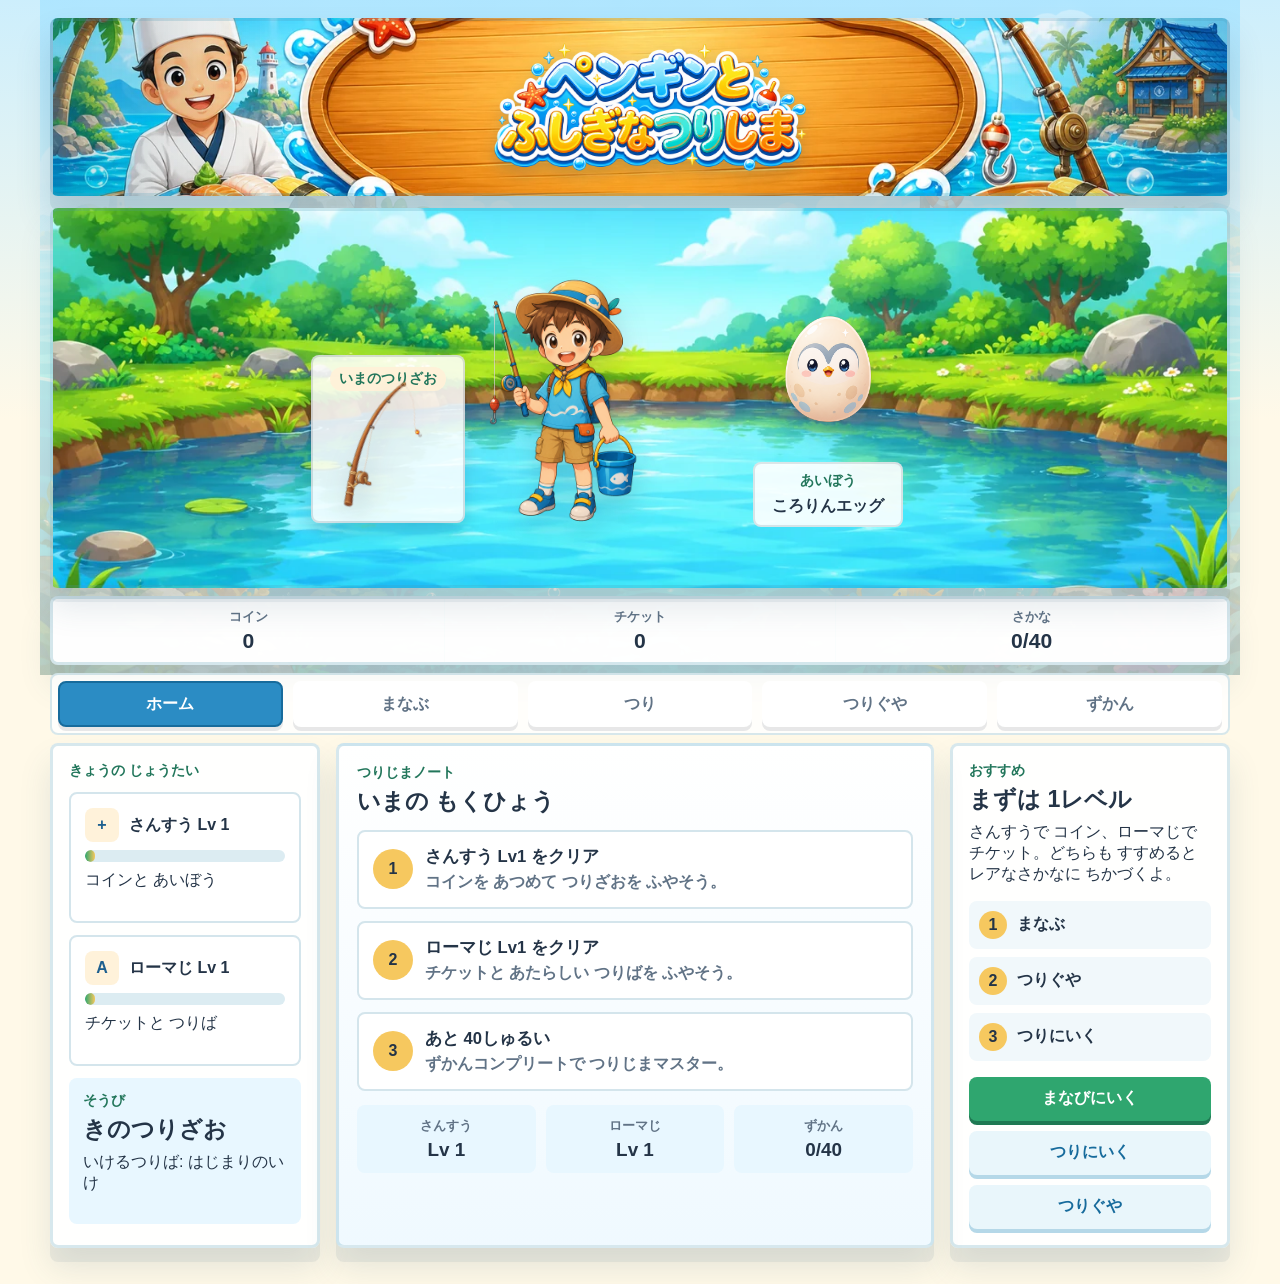
==== commit aad219f0: "Improve clear modal and title logo" ====
--- a/index.html
+++ b/index.html
@@ -10,7 +10,8 @@
     <main class="app">
       <header class="hero hero-main">
         <div class="title-banner">
-          <h1><span>ペンギンと</span><span>ふしぎなつりじま</span></h1>
+          <img class="title-logo" src="./assets/ui/title_logo.png" alt="ペンギンとふしぎなつりじま" />
+          <h1 class="title-text-fallback"><span>ペンギンと</span><span>ふしぎなつりじま</span></h1>
         </div>
         <section class="hero-stage" aria-label="しゅじんこうとあいぼう">
           <div class="hero-sky">
--- a/style.css
+++ b/style.css
@@ -1896,6 +1896,27 @@
     0 11px 13px rgba(49, 64, 77, 0.28);
 }
 
+.title-logo {
+  display: block;
+  width: min(650px, 58vw);
+  max-height: 136px;
+  margin: 0 auto;
+  object-fit: contain;
+  filter: drop-shadow(0 8px 8px rgba(30, 72, 102, 0.22));
+}
+
+.title-text-fallback {
+  position: absolute;
+  width: 1px;
+  height: 1px;
+  margin: -1px;
+  padding: 0;
+  overflow: hidden;
+  clip: rect(0 0 0 0);
+  white-space: nowrap;
+  border: 0;
+}
+
 .title-banner h1 span {
   display: block;
 }
@@ -2021,6 +2042,11 @@
 .app.is-play-view .title-banner h1 {
   font-size: clamp(1.45rem, 2.45vw, 2.1rem);
   line-height: 0.92;
+}
+
+.app.is-play-view .title-logo {
+  width: min(420px, 42vw);
+  max-height: 82px;
 }
 
 .app.is-play-view .hero-stage {
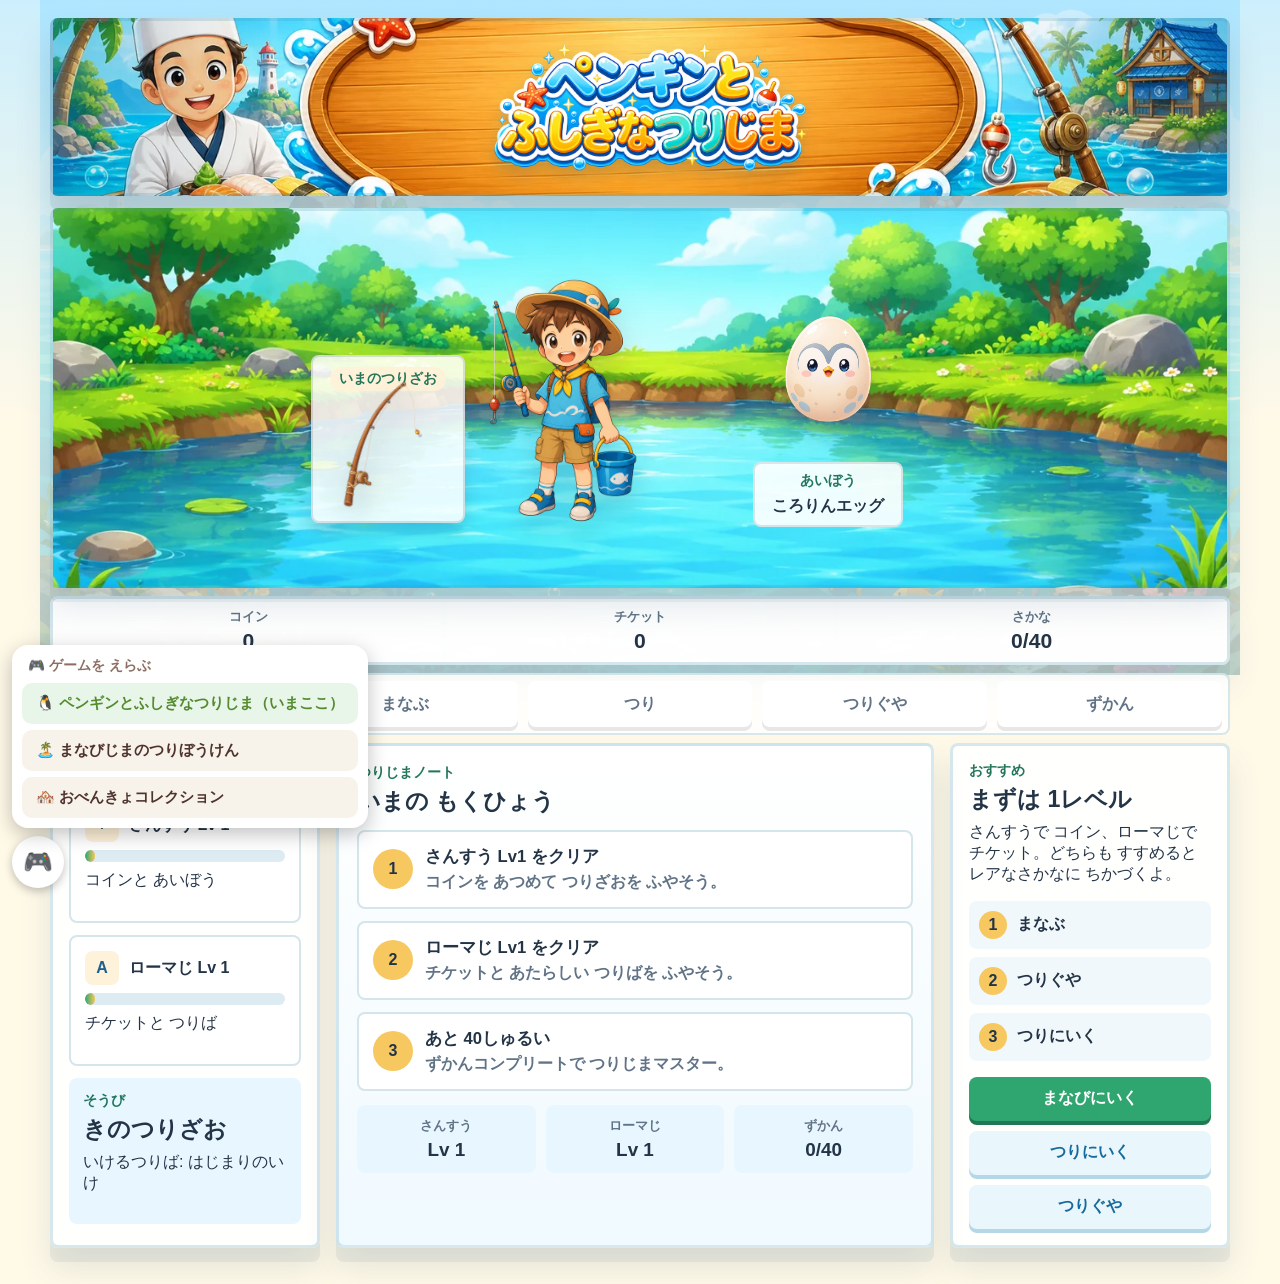
==== commit 533eb3ef: "ゲームせんたくメニューを追加（3ゲームの相互リンク） 画面左下の🎮ボタンから、まなびじま・おべんきょコレクションへ移動できる  Co-Authored-By: Claude Fable 5 <nore" ====
--- a/index.html
+++ b/index.html
@@ -102,6 +102,7 @@
               <div><span>ローマじ</span><strong id="summary-roma">Lv 1</strong></div>
               <div><span>ずかん</span><strong id="summary-book">0/40</strong></div>
             </div>
+            <div id="reward-board" class="reward-board" hidden></div>
           </section>
 
           <aside class="panel next-panel">
@@ -260,5 +261,47 @@
     </div>
 
     <script src="./script.js"></script>
-  </body>
+  <!-- ▼▼ ゲームせんたくメニュー（まなびゲームズ そうごリンク） ▼▼ -->
+<div id="game-switcher">
+  <button id="gs-toggle" type="button" aria-label="ほかのゲームであそぶ">🎮</button>
+  <nav id="gs-menu" hidden>
+    <div class="gs-title">🎮 ゲームを えらぶ</div>
+    <span class="gs-item gs-now">🐧 ペンギンとふしぎなつりじま（いまここ）</span>
+    <a class="gs-item" href="https://manabi-games.github.io/tsurijima-game/manabijima/">🏝️ まなびじまのつりぼうけん</a>
+    <a class="gs-item" href="https://manabi-games.github.io/manabi-town/">🏘️ おべんきょコレクション</a>
+  </nav>
+</div>
+<style>
+#game-switcher { position: fixed; left: 12px; bottom: 12px; z-index: 99999; font-family: inherit; }
+#gs-toggle {
+  width: 52px; height: 52px; border-radius: 50%; border: none; cursor: pointer;
+  background: #fff; font-size: 1.5rem; box-shadow: 0 3px 10px rgba(0,0,0,.25);
+}
+#gs-toggle:active { transform: scale(.94); }
+#gs-menu {
+  position: absolute; left: 0; bottom: 60px; width: max-content; max-width: 82vw;
+  background: #fff; border-radius: 16px; box-shadow: 0 6px 20px rgba(0,0,0,.25);
+  padding: 10px; display: flex; flex-direction: column; gap: 6px;
+}
+#gs-menu .gs-title { font-size: .85rem; color: #8d6e63; padding: 2px 6px; font-weight: bold; }
+#gs-menu .gs-item {
+  display: block; padding: 10px 14px; border-radius: 10px; text-decoration: none;
+  color: #4e342e; background: #f7f2ea; font-size: .95rem; font-weight: bold;
+}
+#gs-menu a.gs-item:hover { background: #ffe9c7; }
+#gs-menu .gs-now { background: #e8f5e9; color: #558b2f; }
+</style>
+<script>
+(function () {
+  var t = document.getElementById("gs-toggle");
+  var m = document.getElementById("gs-menu");
+  t.addEventListener("click", function (e) { e.stopPropagation(); m.hidden = !m.hidden; });
+  document.addEventListener("click", function (e) {
+    if (!m.hidden && !m.contains(e.target)) m.hidden = true;
+  });
+})();
+</script>
+<!-- ▲▲ ゲームせんたくメニュー ▲▲ -->
+
+</body>
 </html>
--- a/style.css
+++ b/style.css
@@ -1578,6 +1578,56 @@
   font-size: 1.18rem;
 }
 
+.reward-board {
+  display: grid;
+  gap: 10px;
+  margin-top: 14px;
+}
+
+.reward-board[hidden] {
+  display: none;
+}
+
+.reward-card {
+  display: grid;
+  grid-template-columns: 76px 1fr;
+  gap: 12px;
+  align-items: center;
+  padding: 14px;
+  border: 3px solid rgba(246, 200, 95, 0.8);
+  border-radius: 8px;
+  background:
+    radial-gradient(circle at 94% 12%, rgba(255, 255, 255, 0.9), transparent 22%),
+    linear-gradient(135deg, #fff7ce, #e2fbff 58%, #fff);
+  box-shadow: 0 8px 0 rgba(54, 95, 118, 0.08), 0 14px 24px rgba(54, 95, 118, 0.12);
+}
+
+.reward-card > span {
+  display: grid;
+  place-items: center;
+  width: 66px;
+  height: 66px;
+  border-radius: 50%;
+  background: linear-gradient(180deg, #ffe66d, #f6b84f);
+  color: #6c3b00;
+  font-weight: 900;
+  box-shadow: inset 0 -5px rgba(139, 79, 18, 0.18), 0 5px 0 rgba(54, 95, 118, 0.12);
+}
+
+.reward-card strong {
+  display: block;
+  margin-bottom: 4px;
+  color: #176b9c;
+  font-size: 1.06rem;
+}
+
+.reward-card p {
+  margin: 0;
+  color: #243447;
+  font-weight: 800;
+  line-height: 1.7;
+}
+
 .goal-list {
   display: grid;
   gap: 8px;
@@ -2030,7 +2080,7 @@
 }
 
 .app.is-play-view .hero-main {
-  gap: 6px;
+  display: none;
 }
 
 .app.is-play-view .title-banner {
@@ -2054,50 +2104,130 @@
 }
 
 .app.is-play-view .wallet {
+  display: none;
+}
+
+.app.is-play-view .panel {
+  margin-top: 6px;
+  padding: 10px;
+}
+
+.app.is-play-view .tabs {
+  top: 4px;
+  margin: 4px 0;
+  padding: 5px;
+}
+
+.app.is-play-view .tab {
+  min-height: 42px;
+}
+
+.app.is-play-view .learn-shell {
+  grid-template-columns: 250px minmax(0, 1fr);
+  gap: 8px;
+}
+
+.app.is-play-view .learn-menu {
+  top: 60px;
+}
+
+.app.is-play-view .learn-menu .subject-tabs {
+  grid-template-columns: repeat(2, 1fr);
+  gap: 6px;
+  margin-top: 6px;
+}
+
+.app.is-play-view .learn-menu .level-list {
+  grid-template-columns: repeat(5, 1fr);
+  gap: 5px;
+}
+
+.app.is-play-view .subject-button,
+.app.is-play-view .level-button {
+  min-height: 38px;
+  padding: 6px;
+}
+
+.app.is-play-view .level-label {
+  margin-top: 8px;
+}
+
+.app.is-play-view .quiz-top h2 {
+  margin: 0;
+  font-size: 1.2rem;
+}
+
+.app.is-play-view .sushi-counter {
   margin: 6px 0;
-}
-
-.app.is-play-view .panel {
+  padding: 8px;
+}
+
+.app.is-play-view .lane-light {
+  display: none;
+}
+
+.app.is-play-view .sushi-counter .sushi-lane {
+  padding: 8px;
+}
+
+.app.is-play-view .sushi-counter .sushi-plate {
+  min-height: 46px;
+}
+
+.app.is-play-view .sushi-counter .sushi-plate::before {
+  width: 44px;
+  height: 22px;
+}
+
+.app.is-play-view .sushi-master-stage {
+  min-height: 122px;
+  margin-top: 6px;
+}
+
+.app.is-play-view .sushi-chef {
+  width: min(170px, 34%);
+  max-height: 122px;
+}
+
+.app.is-play-view .chef-counter {
+  width: min(200px, 38%);
+  height: 52px;
+  bottom: 8px;
+}
+
+.app.is-play-view .served-plate {
+  width: 68px;
+  height: 40px;
+}
+
+.app.is-play-view .question-card {
+  padding: 10px;
+}
+
+.app.is-play-view .question-text {
+  min-height: 62px;
+  font-size: clamp(1.8rem, 5vw, 3.2rem);
+}
+
+.app.is-play-view .answer-area {
   margin-top: 8px;
-  padding: 12px;
-}
-
-.app.is-play-view .learn-menu {
-  top: 68px;
-}
-
-.app.is-play-view .sushi-counter {
-  margin: 8px 0;
-  padding-bottom: 14px;
-}
-
-.app.is-play-view .sushi-master-stage {
-  min-height: 160px;
-}
-
-.app.is-play-view .sushi-chef {
-  width: min(210px, 38%);
-  max-height: 156px;
-}
-
-.app.is-play-view .chef-counter {
-  width: min(230px, 42%);
-  height: 68px;
-  bottom: 12px;
-}
-
-.app.is-play-view .served-plate {
-  width: 78px;
-  height: 46px;
+}
+
+.app.is-play-view .answer-area input {
+  min-height: 46px;
 }
 
 .app.is-play-view .feedback {
-  min-height: 22px;
+  min-height: 20px;
+  margin-top: 5px;
+}
+
+.app.is-play-view .action-row {
   margin-top: 6px;
 }
 
-.app.is-play-view .action-row {
-  margin-top: 8px;
+.app.is-play-view .action-row button {
+  min-height: 40px;
 }
 
 .app.is-play-view .water-scene {
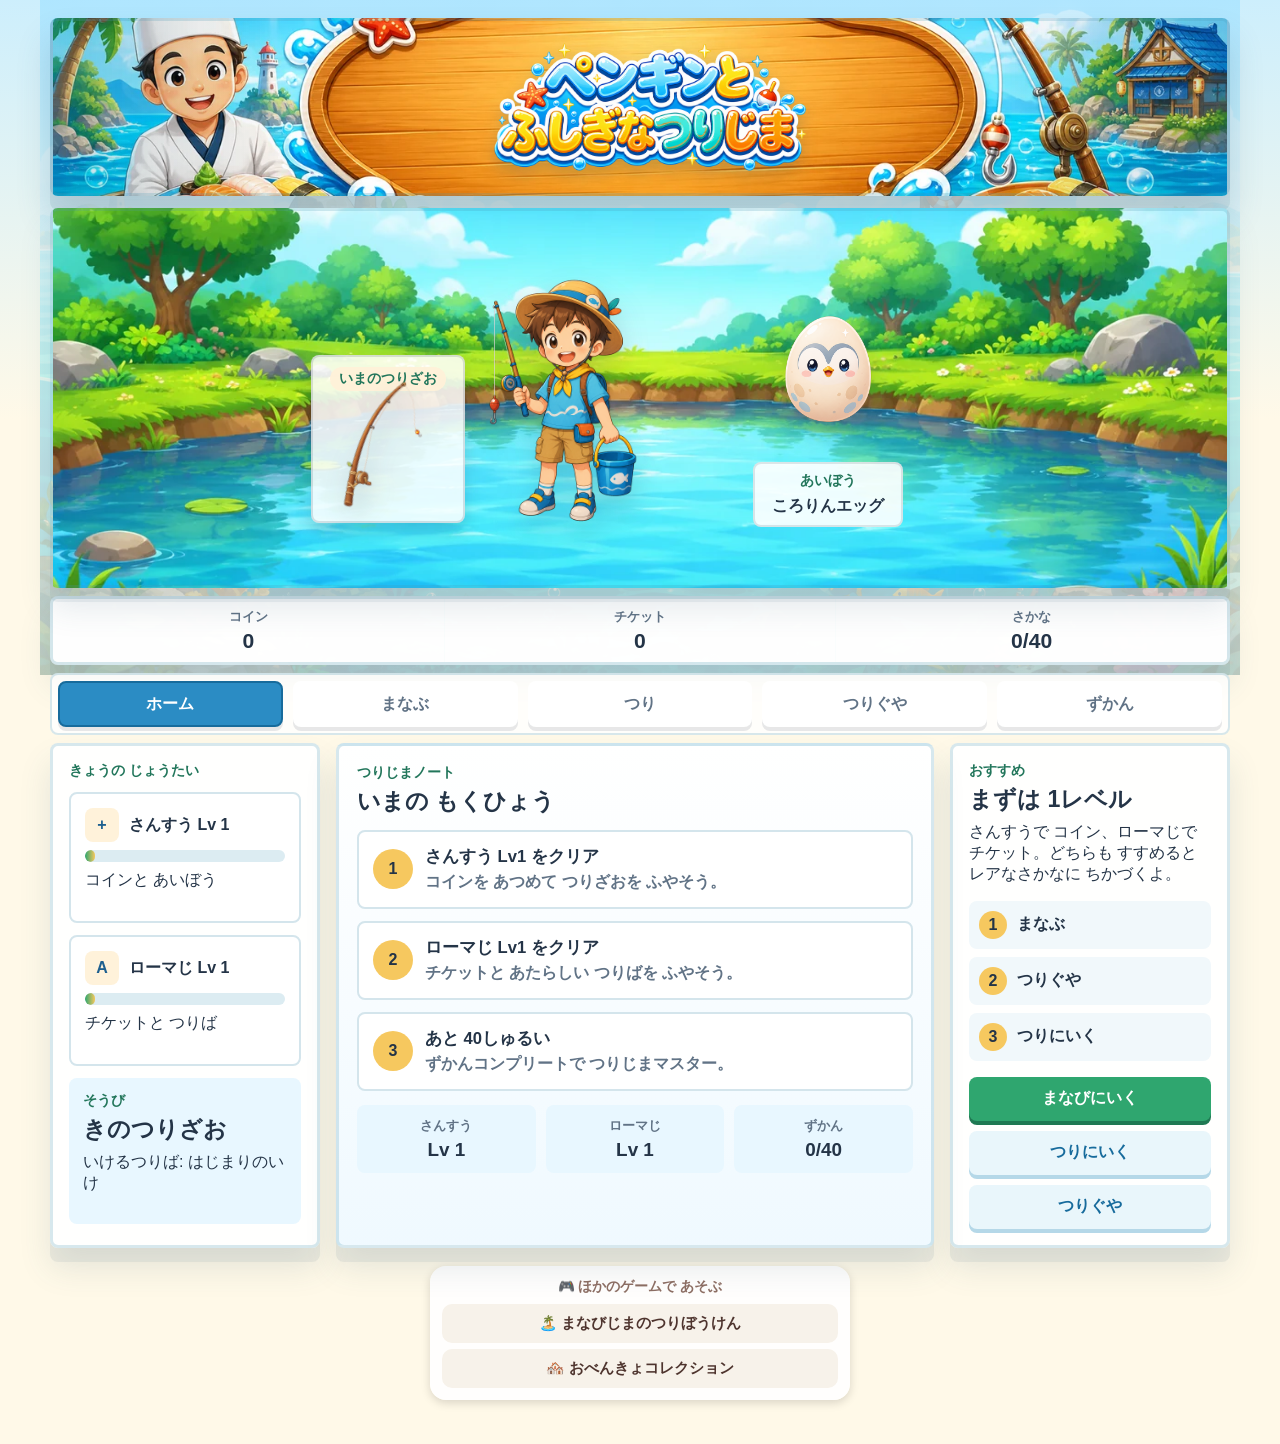
==== commit 16198b15: "修正: ゲームせんたくボタンが下部タブに重なり操作できない不具合 左下固定の浮遊ボタンを廃止し、ホーム画面内のリンクに変更。 プレイ中は表示されないため、ゲーム操作を一切妨げない。  Co-Autho" ====
--- a/index.html
+++ b/index.html
@@ -262,43 +262,44 @@
 
     <script src="./script.js"></script>
   <!-- ▼▼ ゲームせんたくメニュー（まなびゲームズ そうごリンク） ▼▼ -->
-<div id="game-switcher">
-  <button id="gs-toggle" type="button" aria-label="ほかのゲームであそぶ">🎮</button>
-  <nav id="gs-menu" hidden>
-    <div class="gs-title">🎮 ゲームを えらぶ</div>
-    <span class="gs-item gs-now">🐧 ペンギンとふしぎなつりじま（いまここ）</span>
-    <a class="gs-item" href="https://manabi-games.github.io/tsurijima-game/manabijima/">🏝️ まなびじまのつりぼうけん</a>
-    <a class="gs-item" href="https://manabi-games.github.io/manabi-town/">🏘️ おべんきょコレクション</a>
-  </nav>
-</div>
 <style>
-#game-switcher { position: fixed; left: 12px; bottom: 12px; z-index: 99999; font-family: inherit; }
-#gs-toggle {
-  width: 52px; height: 52px; border-radius: 50%; border: none; cursor: pointer;
-  background: #fff; font-size: 1.5rem; box-shadow: 0 3px 10px rgba(0,0,0,.25);
+.gs-box {
+  margin: 18px auto 8px; padding: 12px; max-width: 420px;
+  background: rgba(255,255,255,.92); border-radius: 16px;
+  box-shadow: 0 3px 10px rgba(0,0,0,.15); text-align: center;
 }
-#gs-toggle:active { transform: scale(.94); }
-#gs-menu {
-  position: absolute; left: 0; bottom: 60px; width: max-content; max-width: 82vw;
-  background: #fff; border-radius: 16px; box-shadow: 0 6px 20px rgba(0,0,0,.25);
-  padding: 10px; display: flex; flex-direction: column; gap: 6px;
+.gs-box .gs-title { font-size: .85rem; color: #8d6e63; margin-bottom: 8px; font-weight: bold; }
+.gs-box .gs-links { display: flex; flex-direction: column; gap: 6px; }
+.gs-box .gs-item {
+  display: block; padding: 10px 12px; border-radius: 10px; text-decoration: none;
+  color: #4e342e; background: #f7f2ea; font-size: .92rem; font-weight: bold;
 }
-#gs-menu .gs-title { font-size: .85rem; color: #8d6e63; padding: 2px 6px; font-weight: bold; }
-#gs-menu .gs-item {
-  display: block; padding: 10px 14px; border-radius: 10px; text-decoration: none;
-  color: #4e342e; background: #f7f2ea; font-size: .95rem; font-weight: bold;
-}
-#gs-menu a.gs-item:hover { background: #ffe9c7; }
-#gs-menu .gs-now { background: #e8f5e9; color: #558b2f; }
+.gs-box .gs-item:hover { background: #ffe9c7; }
 </style>
 <script>
 (function () {
-  var t = document.getElementById("gs-toggle");
-  var m = document.getElementById("gs-menu");
-  t.addEventListener("click", function (e) { e.stopPropagation(); m.hidden = !m.hidden; });
-  document.addEventListener("click", function (e) {
-    if (!m.hidden && !m.contains(e.target)) m.hidden = true;
-  });
+  var GAMES = [
+    { id: "tsurijima",  label: "🐧 ペンギンとふしぎなつりじま", url: "https://manabi-games.github.io/tsurijima-game/" },
+    { id: "manabijima", label: "🏝️ まなびじまのつりぼうけん",   url: "https://manabi-games.github.io/tsurijima-game/manabijima/" },
+    { id: "town",       label: "🏘️ おべんきょコレクション",     url: "https://manabi-games.github.io/manabi-town/" }
+  ];
+  var CURRENT = "tsurijima";
+  function build() {
+    var home = document.getElementById("home-view");
+    if (!home || document.querySelector(".gs-box")) return;
+    var box = document.createElement("div");
+    box.className = "gs-box";
+    var html = '<div class="gs-title">🎮 ほかのゲームで あそぶ</div><div class="gs-links">';
+    GAMES.forEach(function (g) {
+      if (g.id === CURRENT) return;
+      html += '<a class="gs-item" href="' + g.url + '">' + g.label + "</a>";
+    });
+    html += "</div>";
+    box.innerHTML = html;
+    home.appendChild(box);
+  }
+  if (document.readyState === "loading") document.addEventListener("DOMContentLoaded", build);
+  else build();
 })();
 </script>
 <!-- ▲▲ ゲームせんたくメニュー ▲▲ -->
